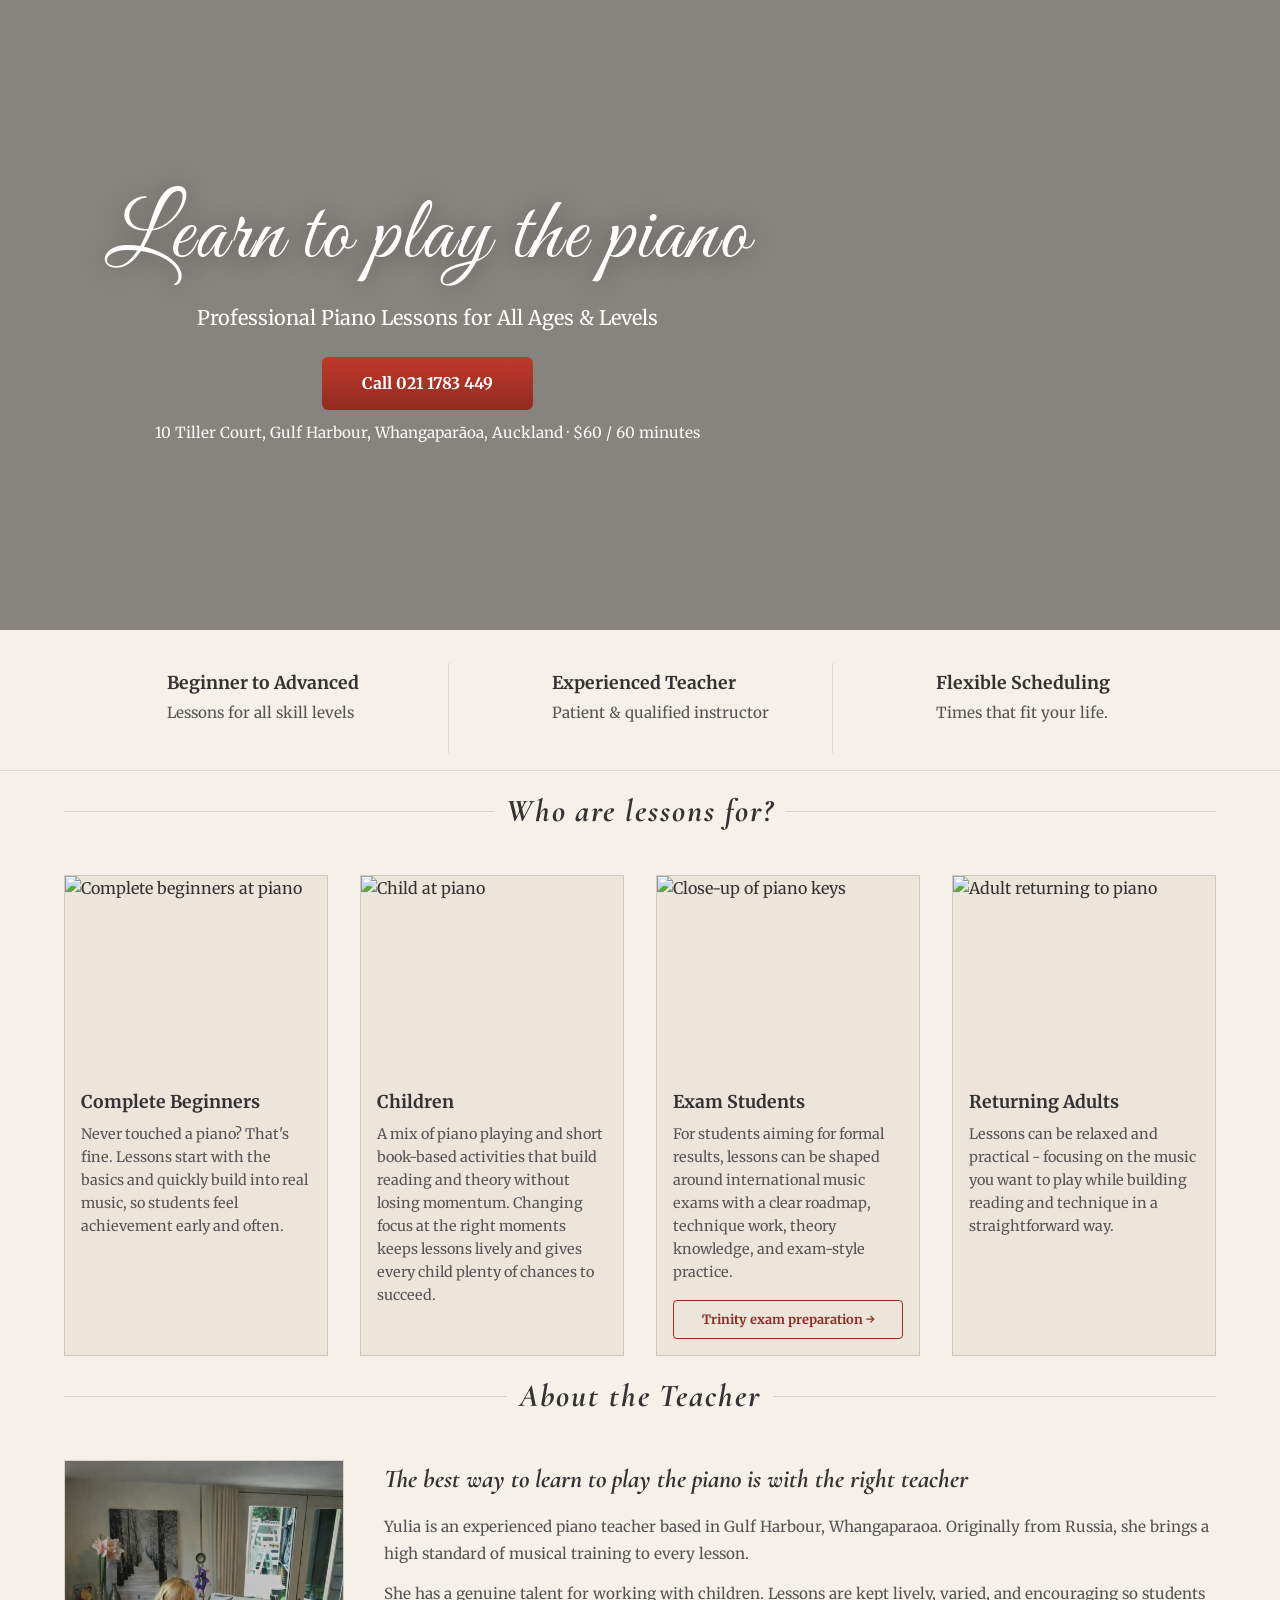
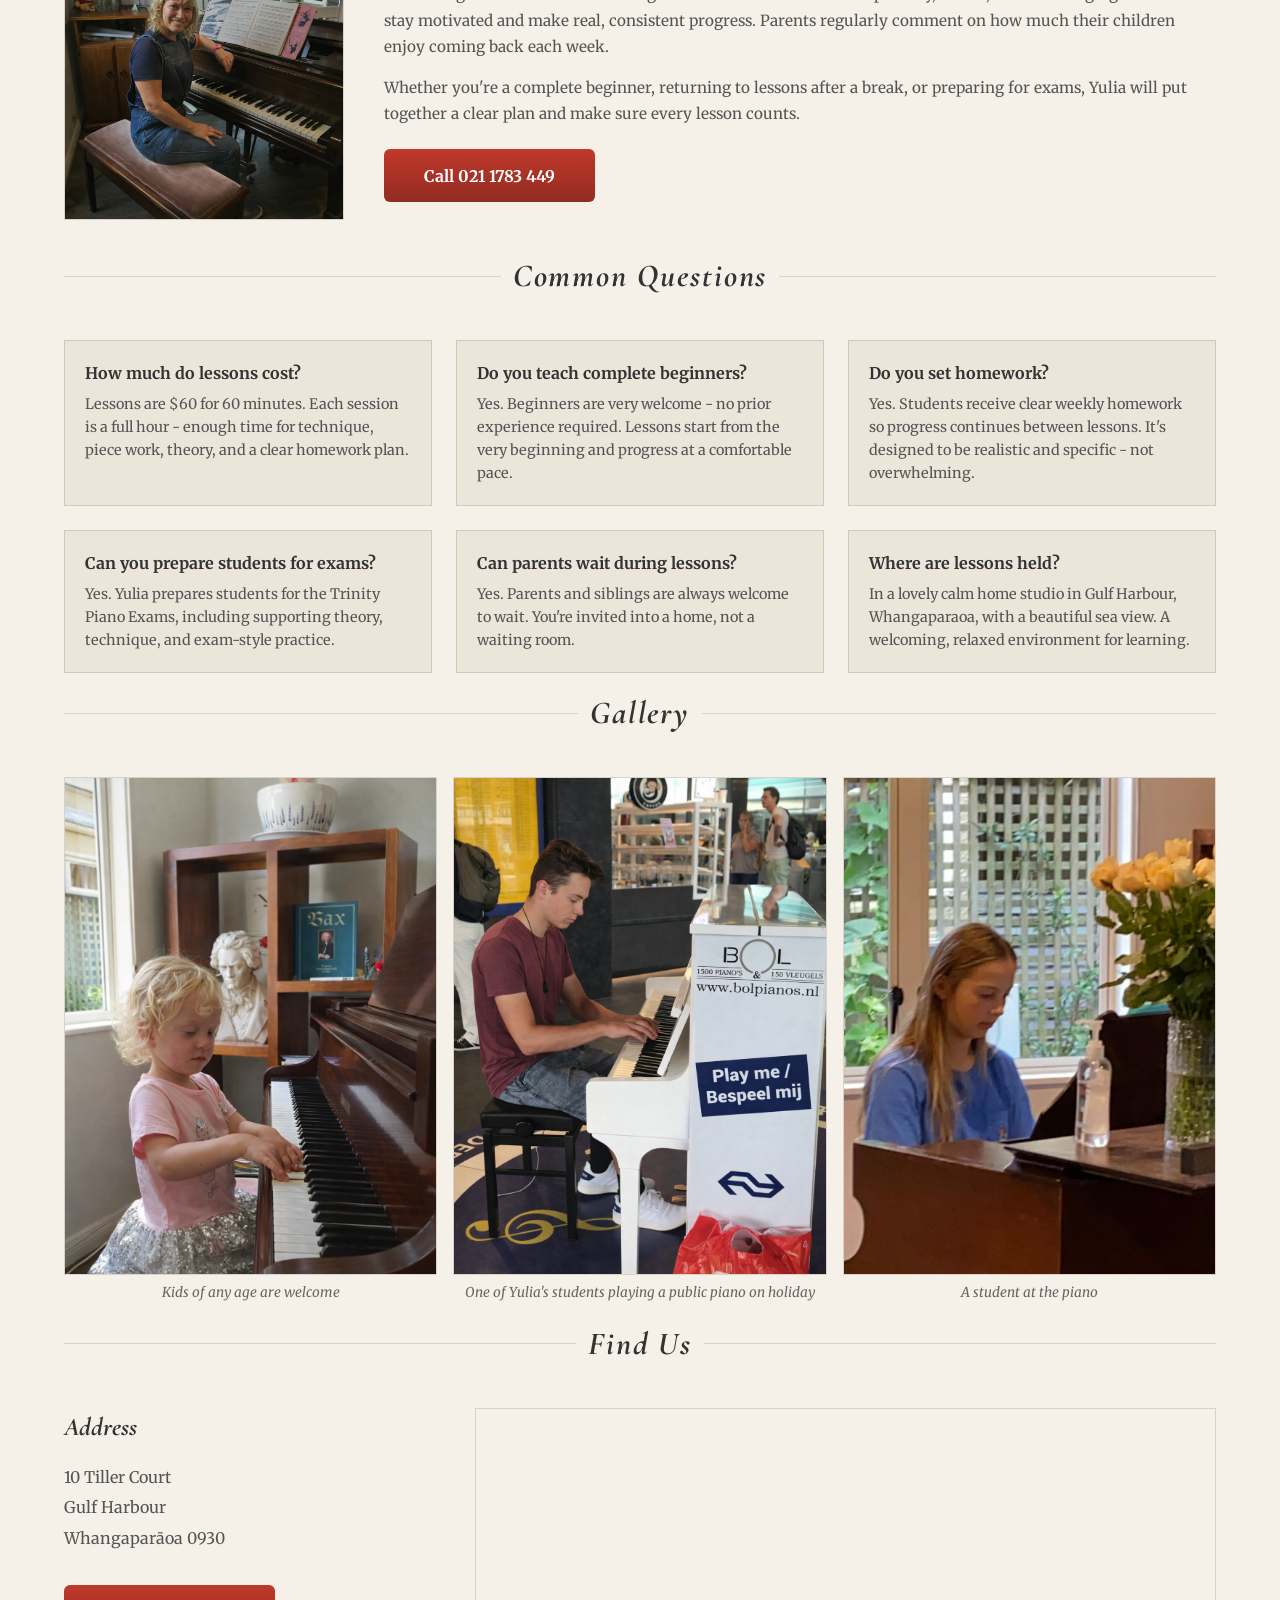
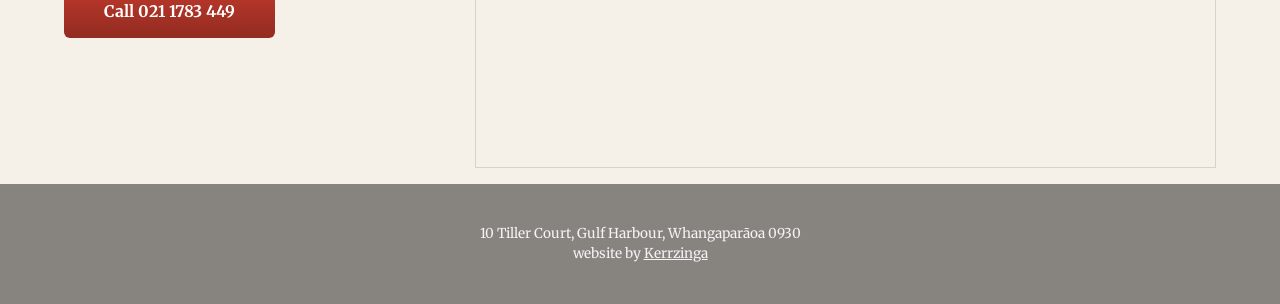
==== index.html @ 9e015459 "Reword about section closing line to be more inclusive Co-Authored-By: Claude Sonnet 4.6 <noreply@an" ====
<!DOCTYPE html>
<html lang="en">
<head>
  <meta charset="UTF-8">
  <meta name="viewport" content="width=device-width, initial-scale=1.0">
  <title>Piano Lessons - Learn to Play the Piano</title>
  <link rel="preconnect" href="https://fonts.googleapis.com">
  <link rel="preconnect" href="https://fonts.gstatic.com" crossorigin>
  <link href="https://fonts.googleapis.com/css2?family=Cormorant+Garamond:ital,wght@0,300;0,400;1,300;1,400&family=Great+Vibes&family=Merriweather:wght@300;400;700&display=swap" rel="stylesheet">
  <link rel="stylesheet" href="style.css">
</head>
<body>
  <header class="hero">
    <div class="hero-inner">
      <h1>Learn to play the piano</h1>
      <p class="tagline">Professional Piano Lessons for All Ages &amp; Levels</p>
      <a href="tel:0211783449" class="btn btn-primary">Call 021 1783 449</a>
      <p class="cta-note">10 Tiller Court, Gulf Harbour, Whangaparāoa, Auckland · $60 / 60 minutes</p>
    </div>
  </header>

  <section class="content-section">
    <div class="features">
      <div class="feature">
        <div class="feature-icon" aria-hidden="true"><span class="icon-sprite icon-piano"></span></div>
        <div class="feature-text">
          <h3>Beginner to Advanced</h3>
          <p>Lessons for all skill levels</p>
        </div>
      </div>
      <div class="feature">
        <div class="feature-icon" aria-hidden="true"><span class="icon-sprite icon-teacher"></span></div>
        <div class="feature-text">
          <h3>Experienced Teacher</h3>
          <p>Patient &amp; qualified instructor</p>
        </div>
      </div>
      <div class="feature">
        <div class="feature-icon" aria-hidden="true"><span class="icon-sprite icon-schedule"></span></div>
        <div class="feature-text">
          <h3>Flexible Scheduling</h3>
          <p>Times that fit your life.</p>
        </div>
      </div>
    </div>
  </section>

  <section class="content-section">
    <div class="section-title-wrap"><h2 class="section-title">Who are lessons for?</h2></div>
    <div class="lessons-grid">
      <div class="lesson-card">
        <img src="https://images.unsplash.com/photo-1590088285300-e236300b7f99??w=600" alt="Complete beginners at piano" class="img-crop-top">
        <h3>Complete Beginners</h3>
        <p>Never touched a piano? That's fine. Lessons start with the basics and quickly build into real music, so students feel achievement early and often.</p>
      </div>
      <div class="lesson-card">
        <img src="https://images.unsplash.com/photo-1764766959921-69848ef58b95?w=600" alt="Child at piano">
        <h3>Children</h3>
        <p>A mix of piano playing and short book-based activities that build reading and theory without losing momentum. Changing focus at the right moments keeps lessons lively and gives every child plenty of chances to succeed.</p>
      </div>
      <div class="lesson-card">
        <img src="https://images.unsplash.com/photo-1750630443156-a135b8704059?w=600" alt="Close-up of piano keys">
        <h3>Exam Students</h3>
        <p>For students aiming for formal results, lessons can be shaped around international music exams with a clear roadmap, technique work, theory knowledge, and exam-style practice.</p>
        <a href="trinity-exams.html" class="card-more-link">Trinity exam preparation &rarr;</a>
      </div>
      <div class="lesson-card">
        <img src="https://images.unsplash.com/photo-1574424224212-9c8d1b92c9dd?w=600" alt="Adult returning to piano">
        <h3>Returning Adults</h3>
        <p>Lessons can be relaxed and practical - focusing on the music you want to play while building reading and technique in a straightforward way.</p>
      </div>
    </div>
  </section>

  <!-- ABOUT THE TEACHER -->
  <section class="content-section" id="about">
    <div class="section-title-wrap"><h2 class="section-title">About the Teacher</h2></div>
    <div class="about-layout">
      <div class="about-portrait">
        <img src="images/Yulia.png" alt="Yulia - Piano Teacher">
      </div>
      <div class="about-text">
        <h3 class="about-heading">The best way to learn to play the piano is with the right teacher</h3>
        <p>Yulia is an experienced piano teacher based in Gulf Harbour, Whangaparaoa. Originally from Russia, she brings a high standard of musical training to every lesson.</p>
        <p>She has a genuine talent for working with children. Lessons are kept lively, varied, and encouraging so students stay motivated and make real, consistent progress. Parents regularly comment on how much their children enjoy coming back each week.</p>
        <p>Whether you're a complete beginner, returning to lessons after a break, or preparing for exams, Yulia will put together a clear plan and make sure every lesson counts.</p>
        <a href="tel:0211783449" class="btn btn-call-about">Call 021 1783 449</a>
      </div>
    </div>
  </section>

  <section class="content-section">
    <div class="section-title-wrap"><h2 class="section-title">Common Questions</h2></div>
    <div class="faq-grid">
      <div class="faq-item">
        <h3>How much do lessons cost?</h3>
        <p>Lessons are $60 for 60 minutes. Each session is a full hour - enough time for technique, piece work, theory, and a clear homework plan.</p>
      </div>
      <div class="faq-item">
        <h3>Do you teach complete beginners?</h3>
        <p>Yes. Beginners are very welcome - no prior experience required. Lessons start from the very beginning and progress at a comfortable pace.</p>
      </div>
      <div class="faq-item">
        <h3>Do you set homework?</h3>
        <p>Yes. Students receive clear weekly homework so progress continues between lessons. It's designed to be realistic and specific - not overwhelming.</p>
      </div>
      <div class="faq-item">
        <h3>Can you prepare students for exams?</h3>
        <p>Yes. Yulia prepares students for the Trinity Piano Exams, including supporting theory, technique, and exam-style practice.</p>
      </div>
      <div class="faq-item">
        <h3>Can parents wait during lessons?</h3>
        <p>Yes. Parents and siblings are always welcome to wait. You're invited into a home, not a waiting room.</p>
      </div>
      <div class="faq-item">
        <h3>Where are lessons held?</h3>
        <p>In a lovely calm home studio in Gulf Harbour, Whangaparaoa, with a beautiful sea view. A welcoming, relaxed environment for learning.</p>
      </div>
    </div>
  </section>


  <!-- GALLERY -->
  <section class="content-section" id="gallery">
    <div class="section-title-wrap"><h2 class="section-title">Gallery</h2></div>
    <div class="gallery-grid">
      <div class="gallery-item">
        <img src="images/little-girl-on-piano.png" alt="Little girl learning piano">
        <p class="gallery-caption">Kids of any age are welcome</p>
      </div>
      <div class="gallery-item">
        <img src="images/play-piano-in-public.png" alt="Playing piano in public">
        <p class="gallery-caption">One of Yulia's students playing a public piano on holiday</p>
      </div>
      <div class="gallery-item">
        <img src="images/playing-piano.png" alt="Playing the piano">
        <p class="gallery-caption">A student at the piano</p>
      </div>
    </div>
  </section>

  <!-- LOCATION -->
  <section class="content-section" id="location">
    <div class="section-title-wrap"><h2 class="section-title">Find Us</h2></div>
    <div class="location-layout">
      <div class="location-details">
        <h3 class="about-heading">Address</h3>
        <address class="location-address">
          10 Tiller Court<br>
          Gulf Harbour<br>
          Whangaparāoa 0930
        </address>
        <a href="tel:0211783449" class="btn btn-call-about">Call 021 1783 449</a>
      </div>
      <div class="location-map">
        <iframe
          src="https://www.google.com/maps?q=10+Tiller+Court,+Gulf+Harbour,+Whangaparaoa+0930,+New+Zealand&output=embed"
          width="100%"
          height="360"
          allowfullscreen=""
          loading="lazy"
          referrerpolicy="no-referrer-when-downgrade"
          title="Piano lessons location - 10 Tiller Court, Gulf Harbour">
        </iframe>
      </div>
    </div>
  </section>

  <footer>
    <div class="footer-bottom">
      <p class="footer-copy">10 Tiller Court, Gulf Harbour, Whangaparāoa 0930</p>
      <p class="footer-copy">website by <a href="https://kerrzinga.nz" class="footer-link">Kerrzinga</a></p>
  </div>
  </footer>
</body>
</html>
---- style.css ----
* {
  margin: 0;
  padding: 0;
  box-sizing: border-box;
}
body {
  font-family: 'Merriweather', serif;
  color: #333;
  line-height: 1.5;
  background: #f5f0e8;
  overflow-x: hidden;
}

/* Hero */
.hero {
  position: relative;
  min-height: 70vh;
  display: flex;
  flex-direction: column;
  align-items: center;
  justify-content: center;
  text-align: center;
  background: linear-gradient(rgba(0,0,0,.45), rgba(0,0,0,.45)),
    url('images/main.png') center center/cover no-repeat;
  padding: 2rem 1rem;
  margin-bottom: 2rem;
}
.hero h1 {
  font-family: 'Great Vibes', cursive;
  font-size: clamp(3rem, 9vw, 5.5rem);
  font-weight: 400;
  color: #fff;
  margin-bottom: 0.75rem;
  letter-spacing: 0.02em;
  text-shadow: 0 2px 24px rgba(0,0,0,0.35);
  line-height: 1.2;
}
.hero .tagline {
  color: #fff;
  font-size: clamp(1rem, 2vw, 1.25rem);
  margin-bottom: 1.5rem;
}
.btn {
  display: inline-block;
  padding: 0.9rem 2.5rem;
  font-family: inherit;
  font-size: 1rem;
  font-weight: 700;
  text-decoration: none;
  border: none;
  border-radius: 6px;
  cursor: pointer;
  transition: opacity 0.2s;
}
.btn:hover { opacity: 0.9; }
.btn-primary {
  background: linear-gradient(to bottom, #c0392b, #922b21);
  color: #fff;
  margin-bottom: 0.75rem;
}
.hero .cta-note {
  color: rgba(255,255,255,0.95);
  font-size: 0.95rem;
}
.hero-inner {
  width: 100%;
  text-align: center;
}
@media (min-width: 650px) {
  .hero-inner {
    width: 66%;
    margin-left: 0;
    margin-right: auto;
  }
}

/* Sections common */
section {
  padding: 0 1.5rem 1rem 1.5rem;
  max-width: 1200px;
  margin: 0 auto;
}
.section-title-wrap {
  position: relative;
  text-align: center;
  margin-bottom: 2.5rem;
}
.section-title-wrap::before {
  content: '';
  position: absolute;
  left: 0;
  right: 0;
  top: 50%;
  margin-top: -0.5px;
  height: 1px;
  background: rgba(0, 0, 0, 0.12);
}
.section-title {
  font-family: 'Cormorant Garamond', serif;
  display: inline-block;
  font-size: 2rem;
  font-weight: bold;
  font-style: italic;
  color: #333;
  letter-spacing: 0.06em;
  background: #f5f0e8;
  padding: 0 0.75rem;
  position: relative;
  z-index: 1;
}

/* Features 3-col */
.features {
  display: grid;
  grid-template-columns: repeat(3, 1fr);
  padding-bottom: 1rem;
  position: relative;
}
.features::after {
  content: '';
  position: absolute;
  bottom: 0;
  left: 50%;
  transform: translateX(-50%);
  width: 100vw;
  height: 1px;
  background: rgba(0, 0, 0, 0.1);
}
.content-section {
  position: relative;
}
@media (max-width: 649px) {
  .features { grid-template-columns: 1fr; justify-items: center; }
}
@media (min-width: 650px) {
  .feature { padding: 0 0.75rem; }
  .feature + .feature {
    border-left: 1px solid rgba(0, 0, 0, 0.1);
  }
}
.feature {
  display: flex;
  flex-direction: column;
  align-items: center;
  text-align: center;
  transition: background 0.2s;
  border-radius: 4px;
  padding-top: 0.5rem;
  padding-bottom: 0.5rem;
}
@media (min-width: 1024px) {
  .feature {
    flex-direction: row;
    align-items: flex-start;
    text-align: left;
    gap: 1rem;
  }
}
.feature:hover {
  background: rgba(0, 0, 0, 0.04);
}
.feature:hover .icon-sprite {
  transform: translateY(-3px);
}
.feature-icon {
  line-height: 1;
  flex-shrink: 0;
}

/* Sprite icons */
.icon-sprite {
  display: inline-block;
  width: 75px;
  height: 75px;
  background-image: url('images/icons.png');
  background-repeat: no-repeat;
  background-position: 0 0;
  background-size: cover;
  transition: transform 0.25s ease;
}
.icon-sprite-sm {
  display: inline-block;
  width: 28px;
  height: 28px;
  background-image: url('images/icons.png');
  background-repeat: no-repeat;
  background-position: 0 0;
}
/* Set background-position for each icon to match the sprite sheet */
.icon-piano    { background-position: -2px -5px; }
.icon-teacher  { background-position: -219px -8px; }
.icon-schedule { background-position: -435px -8px; }
.feature-text h3 {
  font-size: 1.1rem;
  font-weight: 700;
  color: #333;
  margin-bottom: 0.35rem;
}
.feature-text p {
  font-size: 0.95rem;
  color: #555;
  margin: 0;
}

/* Our Lessons */
.lessons-grid {
  display: grid;
  grid-template-columns: 1fr;
  gap: 2rem;
}
@media (min-width: 650px) {
  .lessons-grid { grid-template-columns: repeat(2, 1fr); }
}
@media (min-width: 1024px) {
  .lessons-grid { grid-template-columns: repeat(4, 1fr); }
}
.lesson-card {
  background: #ece6da;
  border: 1px solid rgba(0, 0, 0, 0.12);
  overflow: hidden;
  text-align: left;
  max-width: 350px;
  margin: 0 auto;
  transition: transform 0.25s ease, box-shadow 0.25s ease;
  display: flex;
  flex-direction: column;
}
.lesson-card:hover {
  transform: translateY(-4px);
  box-shadow: 0 8px 24px rgba(0, 0, 0, 0.1);
}
.lesson-card img {
  width: 100%;
  aspect-ratio: 4/3;
  object-fit: cover;
  display: block;
}
.img-crop-top { object-position: top; }
.lesson-card h3 {
  font-size: 1.1rem;
  font-weight: 700;
  color: #333;
  padding: 1rem 1rem 0.5rem;
}
.lesson-card p {
  font-size: 0.9rem;
  color: #555;
  line-height: 1.6;
  padding: 0 1rem 1rem;
  margin: 0;
  flex: 1;
}
.btn-outline-red {
  background: #a52a2a;
  color: #fff;
  font-size: 0.85rem;
  padding: 0.6rem 1.25rem;
}

.btn-call-about {
  display: inline-block;
  margin-top: 0.5rem;
  padding: 0.9rem 2.5rem;
  background: linear-gradient(to bottom, #c0392b, #922b21);
  color: #fff;
  font-family: inherit;
  font-size: 1rem;
  font-weight: 700;
  text-decoration: none;
  border-radius: 6px;
  transition: opacity 0.2s;
}
.btn-call-about:hover { opacity: 0.9; }


/* FAQ */
.faq-grid {
  display: grid;
  grid-template-columns: 1fr;
  gap: 1.5rem;
}
@media (min-width: 650px) {
  .faq-grid { grid-template-columns: repeat(2, 1fr); }
}
@media (min-width: 1024px) {
  .faq-grid { grid-template-columns: repeat(3, 1fr); }
}
.faq-item {
  background: #ece6da;
  border: 1px solid rgba(0, 0, 0, 0.12);
  padding: 1.25rem;
  transition: transform 0.25s ease, box-shadow 0.25s ease;
}
.faq-item:hover {
  transform: translateY(-4px);
  box-shadow: 0 8px 24px rgba(0, 0, 0, 0.1);
}
.faq-item h3 {
  font-size: 1rem;
  font-weight: 700;
  color: #333;
  margin-bottom: 0.5rem;
}
.faq-item p {
  font-size: 0.9rem;
  color: #555;
  line-height: 1.6;
  margin: 0;
}

/* Trinity page */
.trinity-layout {
  margin-bottom: 1rem;
}
.trinity-layout::after {
  content: '';
  display: table;
  clear: both;
}
.trinity-image {
  float: left;
  width: 350px;
  max-width: 45%;
  margin: 0 2.5rem 1rem 0;
}
.trinity-image img {
  display: block;
  width: 100%;
  aspect-ratio: 3/4;
  object-fit: cover;
  border: 1px solid rgba(0, 0, 0, 0.12);
}
@media (max-width: 649px) {
  .trinity-image {
    float: none;
    width: 100%;
    max-width: 350px;
    margin: 0 auto 1.5rem;
  }
}
.trinity-text p {
  font-size: 0.95rem;
  color: #555;
  line-height: 1.75;
  margin-bottom: 1rem;
}
.trinity-why {
  max-width: 720px;
  margin: 0 auto;
  text-align: center;
}
.trinity-why p {
  font-size: 1rem;
  color: #555;
  line-height: 1.75;
  margin-bottom: 1.75rem;
}
.trinity-back {
  max-width: 1200px;
  margin: 0 auto;
  padding: 0 1.5rem 2.5rem;
}
.back-link {
  font-size: 0.9rem;
  color: #922b21;
  text-decoration: none;
  font-weight: 700;
}
.back-link:hover { text-decoration: underline; }
.card-more-link {
  display: block;
  margin: 0 1rem 1rem;
  padding: 0.55rem 1rem;
  font-size: 0.8rem;
  font-weight: 700;
  color: #922b21;
  text-decoration: none;
  border: 1.5px solid #922b21;
  border-radius: 4px;
  text-align: center;
  transition: background 0.2s, color 0.2s;
}
.card-more-link:hover {
  background: #922b21;
  color: #fff;
}

/* Gallery */
.gallery-grid {
  display: grid;
  grid-template-columns: repeat(3, 1fr);
  gap: 1rem;
}
@media (max-width: 649px) {
  .gallery-grid { grid-template-columns: 1fr; }
  .gallery-item img {
    max-width: 350px;
    margin: 0 auto;
  }
}
.gallery-item img {
  display: block;
  width: 100%;
  aspect-ratio: 3/4;
  object-fit: cover;
  border: 1px solid rgba(0, 0, 0, 0.12);
  transition: transform 0.25s ease, box-shadow 0.25s ease;
}
.gallery-item img:hover {
  transform: translateY(-4px);
  box-shadow: 0 8px 24px rgba(0, 0, 0, 0.1);
}
.gallery-caption {
  font-size: 0.85rem;
  color: #666;
  font-style: italic;
  text-align: center;
  margin-top: 0.5rem;
}

/* Location */
.location-layout {
  display: grid;
  grid-template-columns: 1fr 2fr;
  gap: 2.5rem;
  align-items: start;
}
@media (max-width: 649px) {
  .location-layout { grid-template-columns: 1fr; }
}
.location-address {
  font-style: normal;
  font-size: 1rem;
  color: #555;
  line-height: 1.9;
  margin-bottom: 1.5rem;
}
.location-map iframe {
  display: block;
  border: 1px solid rgba(0, 0, 0, 0.12);
  width: 100%;
}

/* About the Teacher */
.about-layout {
  display: grid;
  grid-template-columns: auto 1fr;
  gap: 2.5rem;
  align-items: start;
  margin-bottom: 1rem;
}
@media (max-width: 649px) {
  .about-layout { grid-template-columns: 1fr; }
}
.about-portrait img {
  width: 280px;
  height: 360px;
  object-fit: cover;
  object-position: top;
  border: 1px solid rgba(0, 0, 0, 0.12);
  display: block;
}
@media (max-width: 649px) {
  .about-portrait img {
    width: 100%;
    max-width: 350px;
    height: 280px;
    object-position: center;
    margin: 0 auto;
  }
}
.about-heading {
  font-family: 'Cormorant Garamond', serif;
  font-size: 1.6rem;
  font-weight: bold;
  font-style: italic;
  color: #333;
  margin-bottom: 1rem;
}
.about-text p {
  font-size: 0.95rem;
  color: #555;
  line-height: 1.75;
  margin-bottom: 0.85rem;
}

/* Thank You page */
.thankyou-wrap {
  min-height: 60vh;
  display: flex;
  flex-direction: column;
  align-items: center;
  justify-content: center;
  text-align: center;
  padding: 4rem 1.5rem;
}
.thankyou-wrap h1 {
  font-family: 'Great Vibes', cursive;
  font-size: clamp(3rem, 9vw, 5rem);
  font-weight: 400;
  color: #333;
  margin-bottom: 1rem;
  line-height: 1.2;
}
.thankyou-wrap p {
  font-size: 1.1rem;
  color: #555;
  max-width: 520px;
  margin-bottom: 2rem;
  line-height: 1.7;
}

/* Footer */
footer {
  background: url('images/footerbg.png') center center / cover no-repeat;
  padding: 2.5rem 1.5rem;
  color: #fff;
  position: relative;
}
footer::before {
  content: '';
  position: absolute;
  inset: 0;
  z-index: 0;
  background: rgba(0, 0, 0, 0.45);
  pointer-events: none;
}
.footer-bottom { position: relative; z-index: 1; }
.footer-bottom {
  max-width: 1000px;
  margin: 0 auto;
  text-align: center
;}
.footer-copy {
  font-size: 0.85rem;
  color: rgba(255,255,255,0.9);
  text-align: center;
}
.footer-link {
  color: rgba(255,255,255,0.9);
  text-decoration: underline;
}
.footer-link:hover {
  color: #fff;
}
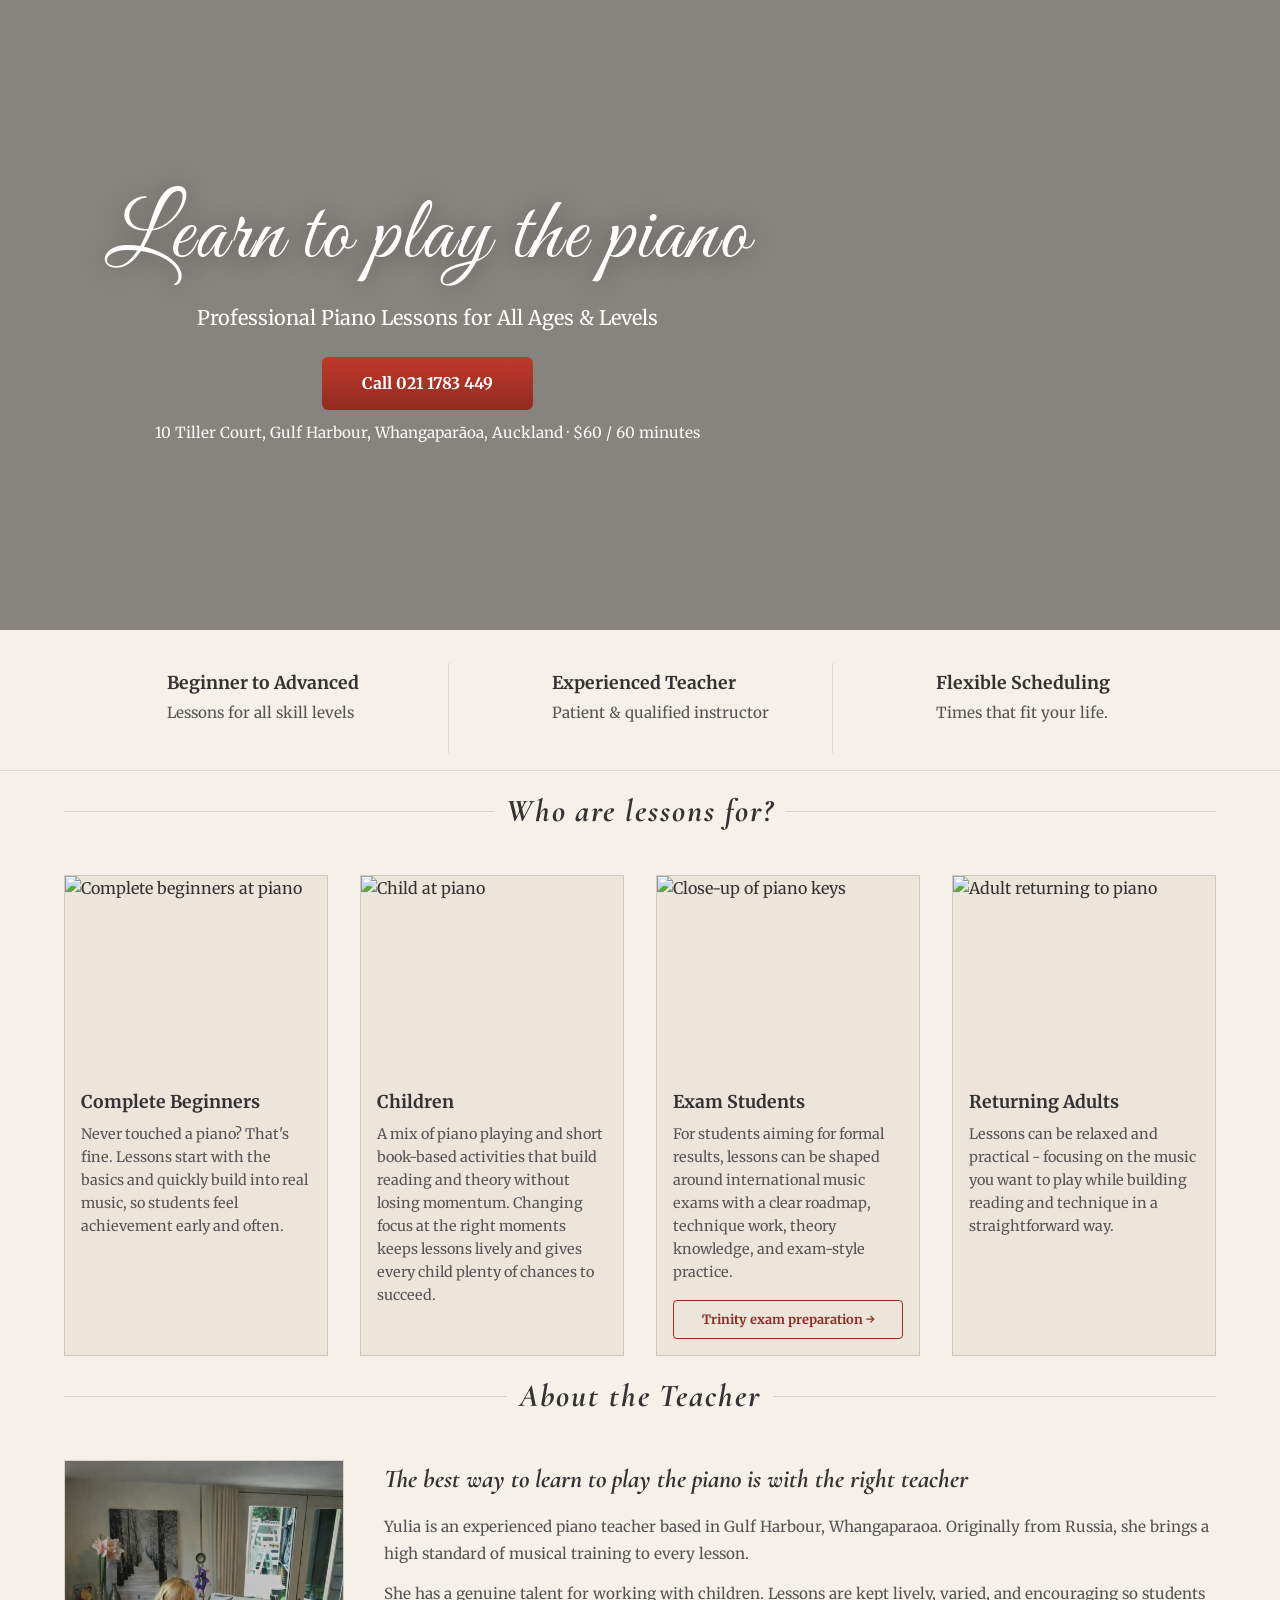
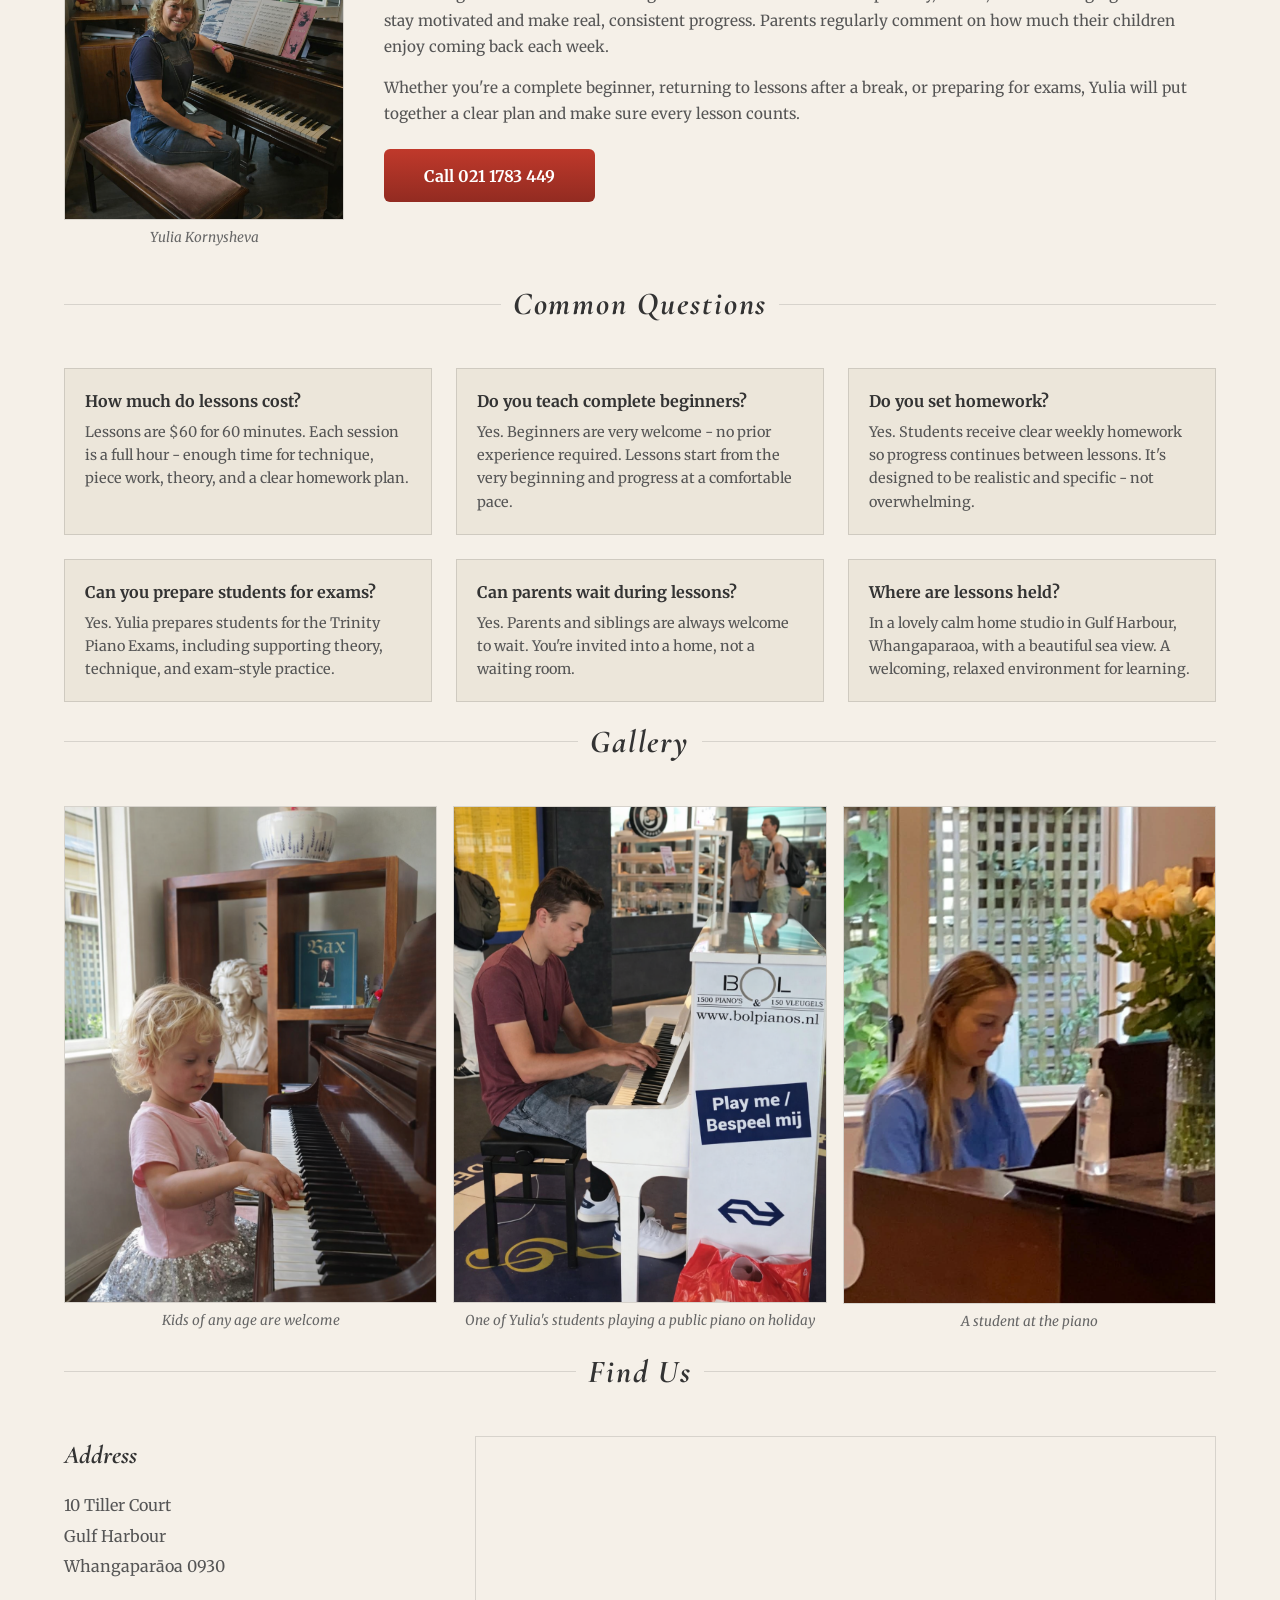
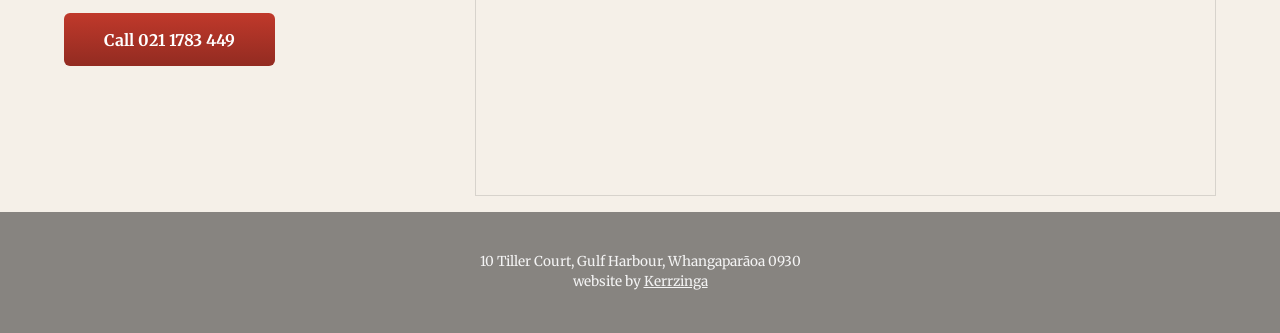
==== commit 7ef5f713: "Add Yulia Kornysheva caption under portrait photo Co-Authored-By: Claude Sonnet 4.6 <noreply@anthrop" ====
--- a/index.html
+++ b/index.html
@@ -78,6 +78,7 @@
     <div class="about-layout">
       <div class="about-portrait">
         <img src="images/Yulia.png" alt="Yulia - Piano Teacher">
+        <p class="portrait-caption">Yulia Kornysheva</p>
       </div>
       <div class="about-text">
         <h3 class="about-heading">The best way to learn to play the piano is with the right teacher</h3>
--- a/style.css
+++ b/style.css
@@ -469,6 +469,13 @@
     margin: 0 auto;
   }
 }
+.portrait-caption {
+  font-size: 0.85rem;
+  color: #666;
+  font-style: italic;
+  text-align: center;
+  margin-top: 0.5rem;
+}
 .about-heading {
   font-family: 'Cormorant Garamond', serif;
   font-size: 1.6rem;
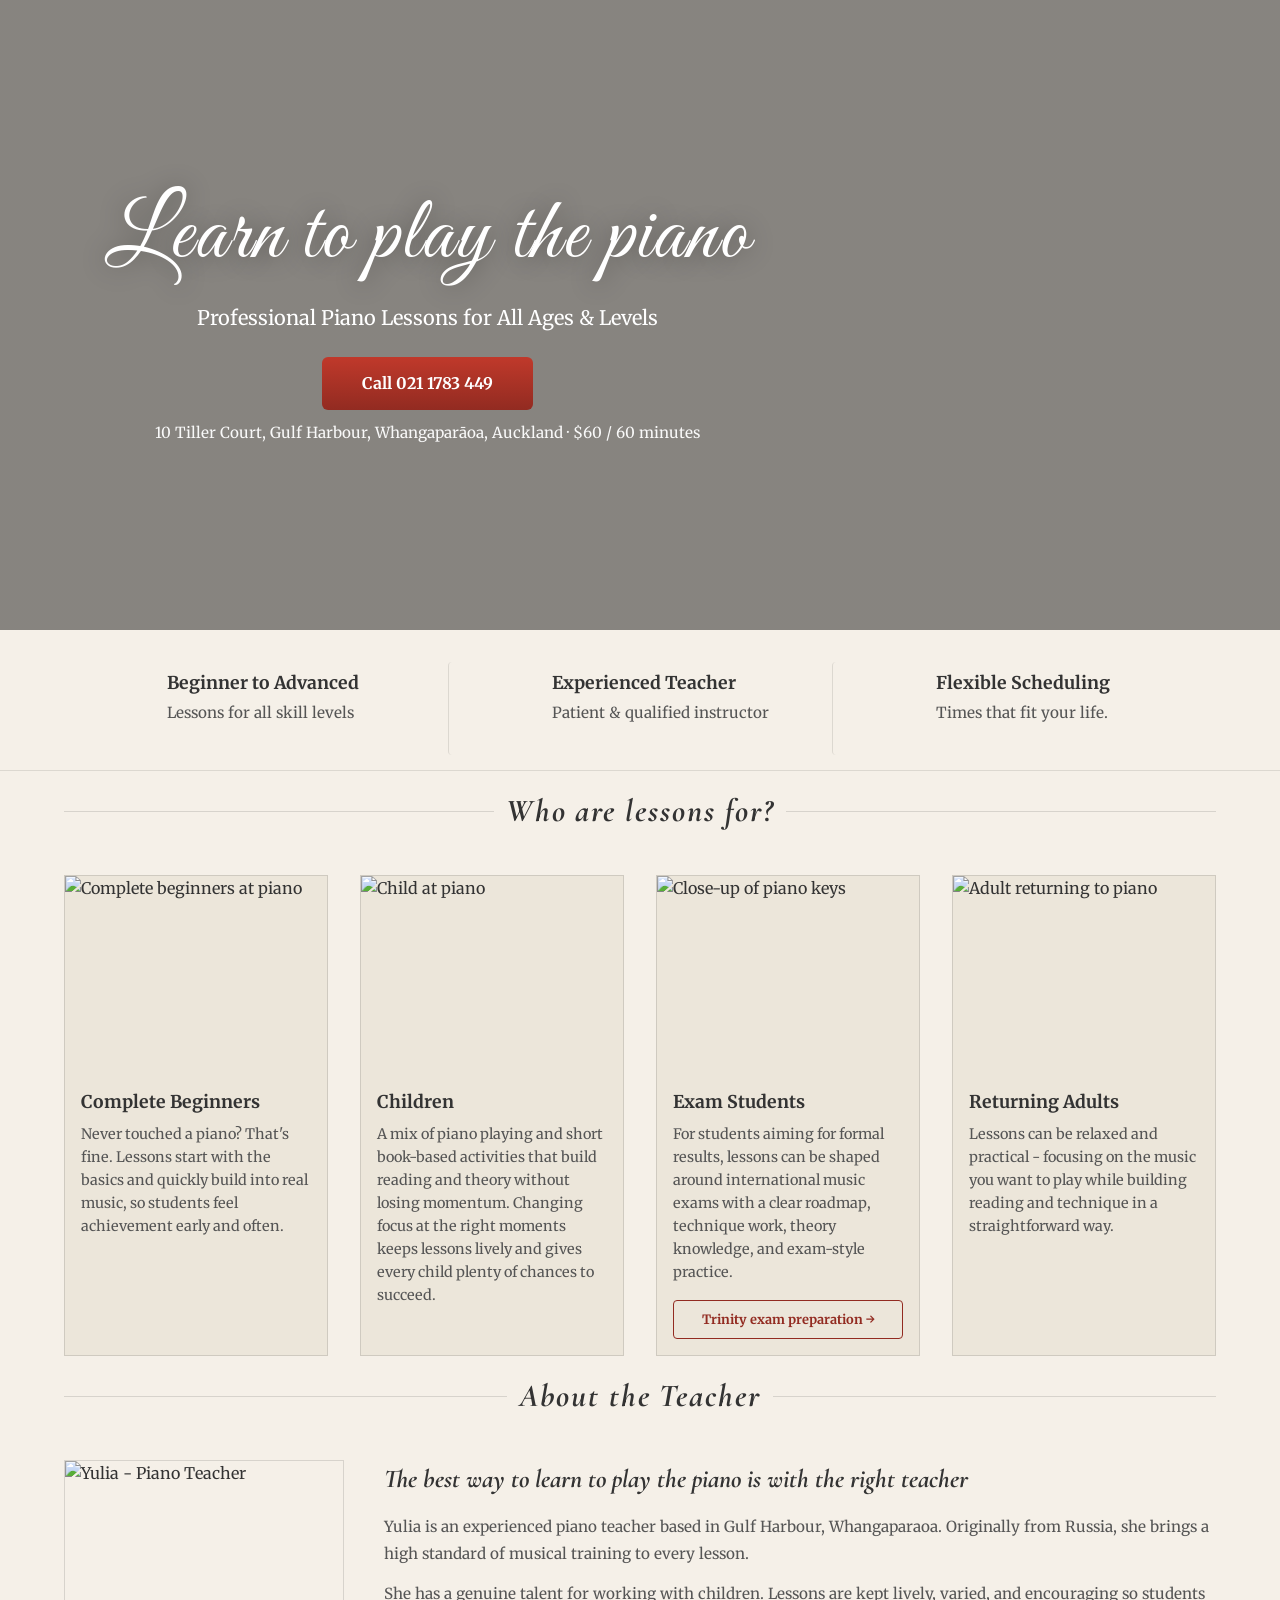
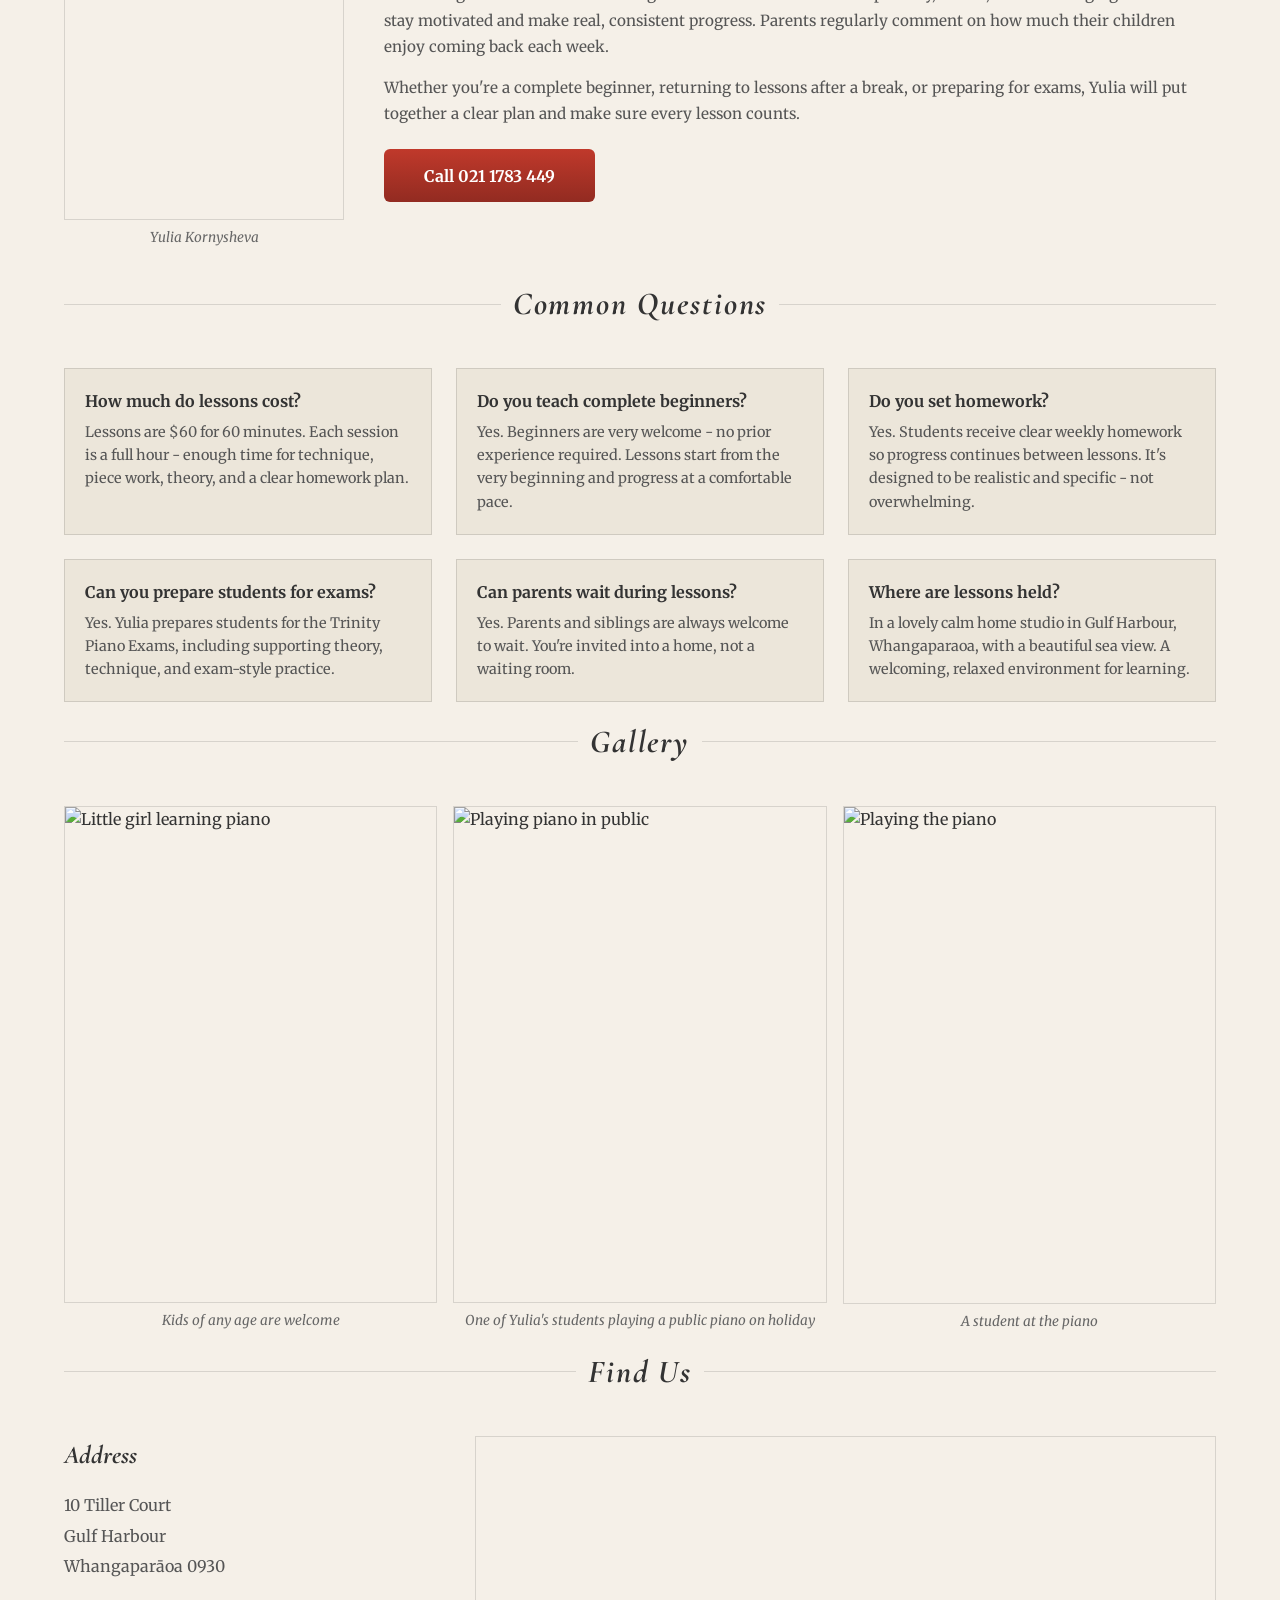
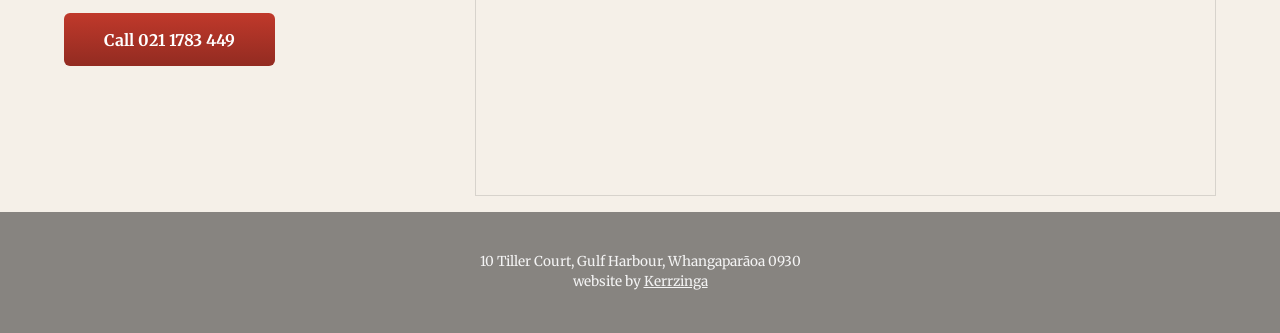
==== commit 32951fb7: "Revert index.html title to original Co-Authored-By: Claude Sonnet 4.6 <noreply@anthropic.com>" ====
--- a/index.html
+++ b/index.html
@@ -4,6 +4,41 @@
   <meta charset="UTF-8">
   <meta name="viewport" content="width=device-width, initial-scale=1.0">
   <title>Piano Lessons - Learn to Play the Piano</title>
+  <meta name="description" content="Piano lessons for all ages and levels in Gulf Harbour, Whangaparaoa. Beginner to advanced, children, adults, and Trinity exam preparation. $60/hour. Call 021 1783 449.">
+  <link rel="canonical" href="https://learnpiano.co.nz/">
+
+  <!-- Local Business Structured Data -->
+  <script type="application/ld+json">
+  {
+    "@context": "https://schema.org",
+    "@type": "MusicSchool",
+    "name": "Learn Piano – Yulia Kornysheva",
+    "description": "Piano lessons for all ages and levels in Gulf Harbour, Whangaparaoa. Beginner to advanced, children, adults, and Trinity exam preparation.",
+    "url": "https://learnpiano.co.nz",
+    "telephone": "+64211783449",
+    "priceRange": "$60/hour",
+    "address": {
+      "@type": "PostalAddress",
+      "streetAddress": "10 Tiller Court",
+      "addressLocality": "Gulf Harbour",
+      "addressRegion": "Whangaparaoa",
+      "postalCode": "0930",
+      "addressCountry": "NZ"
+    },
+    "areaServed": [
+      { "@type": "Place", "name": "Whangaparaoa" },
+      { "@type": "Place", "name": "Gulf Harbour" },
+      { "@type": "Place", "name": "Auckland" }
+    ],
+    "openingHoursSpecification": {
+      "@type": "OpeningHoursSpecification",
+      "dayOfWeek": ["Monday","Tuesday","Wednesday","Thursday","Friday","Saturday"],
+      "opens": "09:00",
+      "closes": "18:00"
+    }
+  }
+  </script>
+
   <link rel="preconnect" href="https://fonts.googleapis.com">
   <link rel="preconnect" href="https://fonts.gstatic.com" crossorigin>
   <link href="https://fonts.googleapis.com/css2?family=Cormorant+Garamond:ital,wght@0,300;0,400;1,300;1,400&family=Great+Vibes&family=Merriweather:wght@300;400;700&display=swap" rel="stylesheet">
@@ -77,7 +112,7 @@
     <div class="section-title-wrap"><h2 class="section-title">About the Teacher</h2></div>
     <div class="about-layout">
       <div class="about-portrait">
-        <img src="images/Yulia.png" alt="Yulia - Piano Teacher">
+        <img src="images/Yulia.jpg" alt="Yulia - Piano Teacher">
         <p class="portrait-caption">Yulia Kornysheva</p>
       </div>
       <div class="about-text">
@@ -126,15 +161,15 @@
     <div class="section-title-wrap"><h2 class="section-title">Gallery</h2></div>
     <div class="gallery-grid">
       <div class="gallery-item">
-        <img src="images/little-girl-on-piano.png" alt="Little girl learning piano">
+        <img src="images/little-girl-on-piano.jpg" alt="Little girl learning piano">
         <p class="gallery-caption">Kids of any age are welcome</p>
       </div>
       <div class="gallery-item">
-        <img src="images/play-piano-in-public.png" alt="Playing piano in public">
+        <img src="images/play-piano-in-public.jpg" alt="Playing piano in public">
         <p class="gallery-caption">One of Yulia's students playing a public piano on holiday</p>
       </div>
       <div class="gallery-item">
-        <img src="images/playing-piano.png" alt="Playing the piano">
+        <img src="images/playing-piano.jpg" alt="Playing the piano">
         <p class="gallery-caption">A student at the piano</p>
       </div>
     </div>
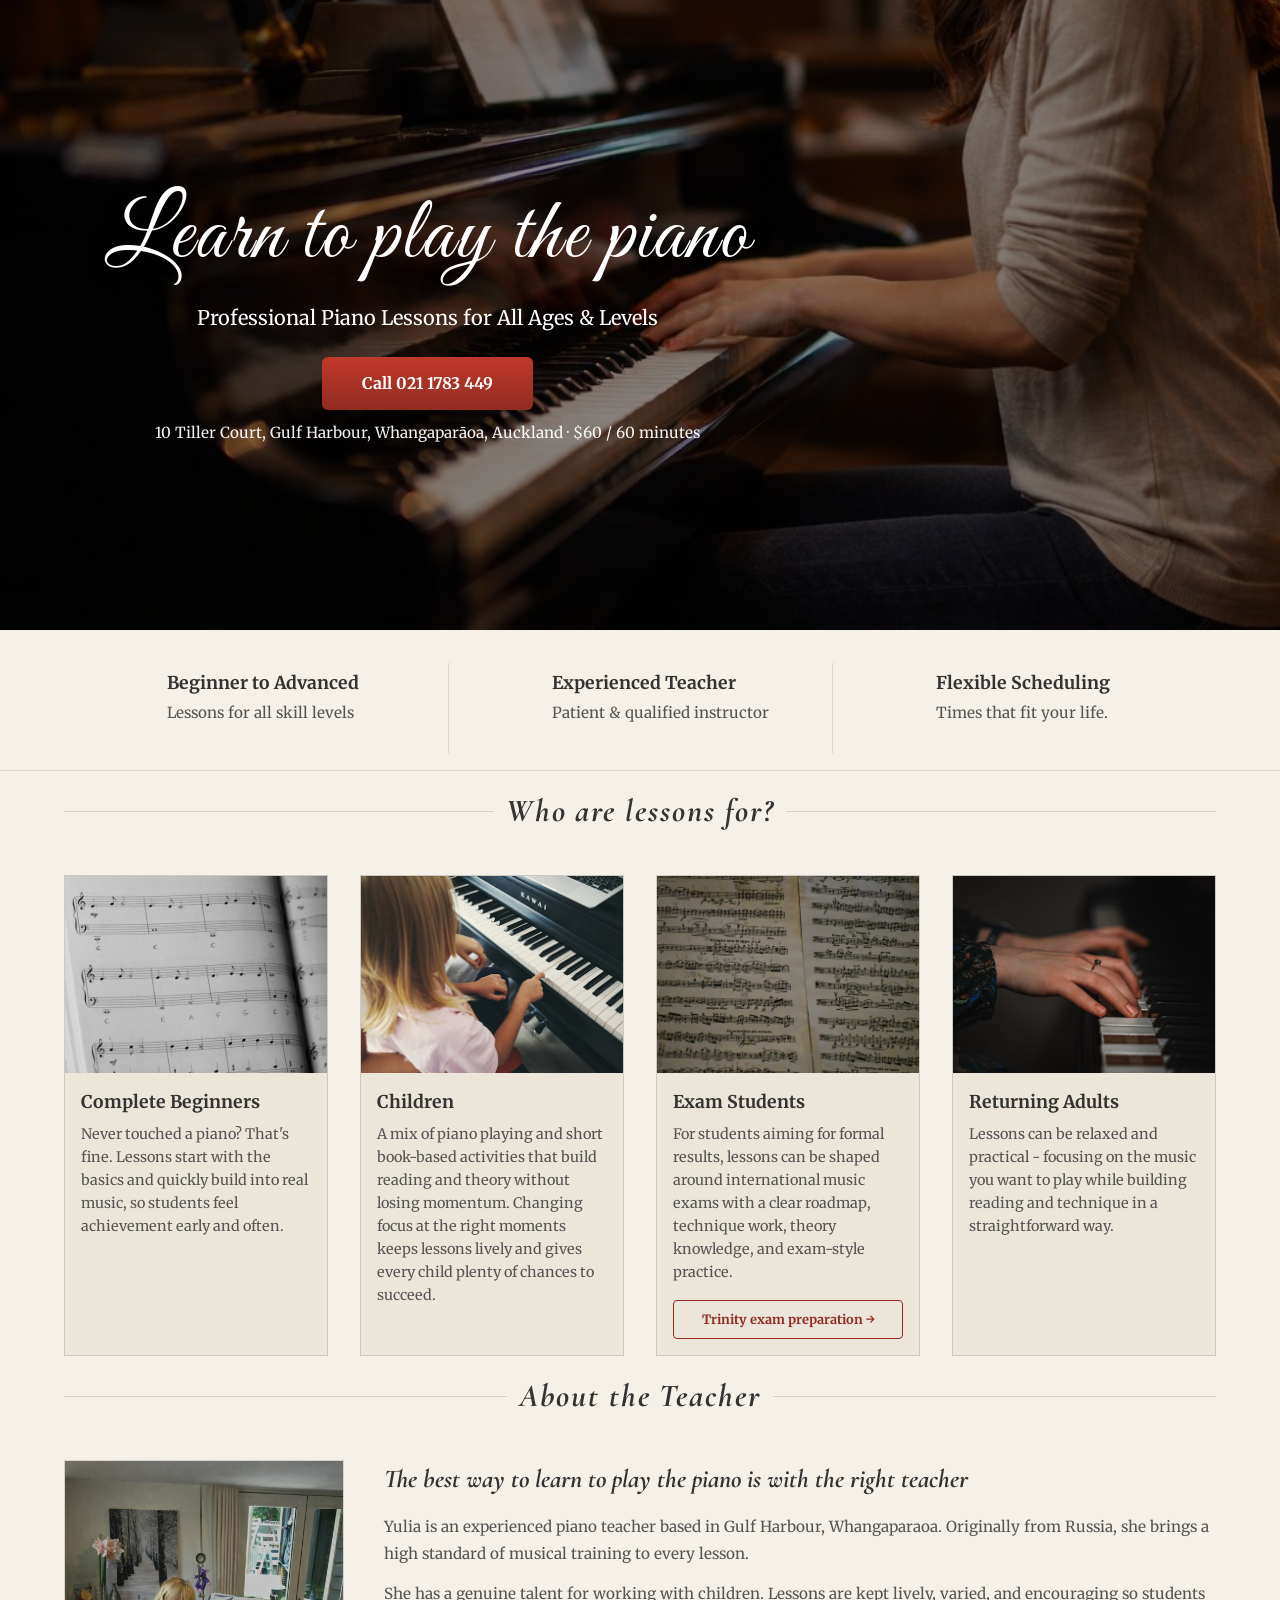
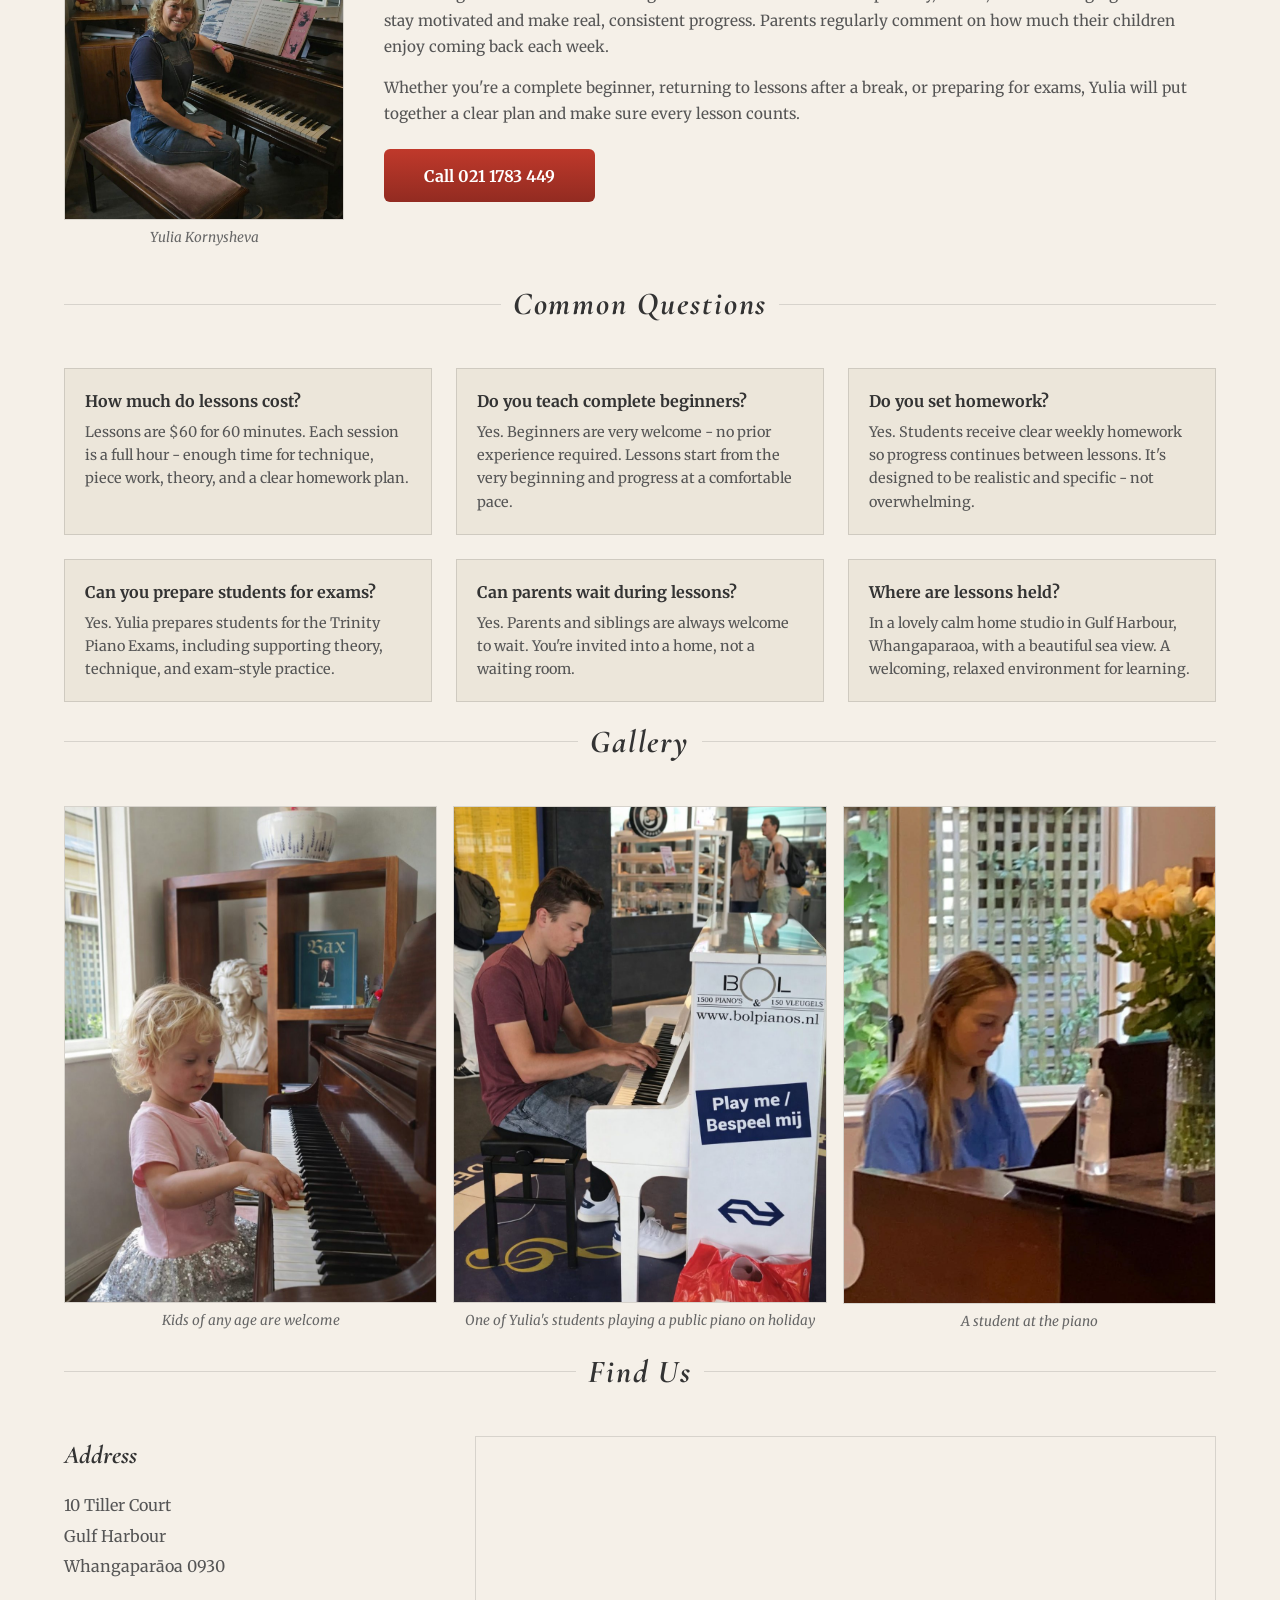
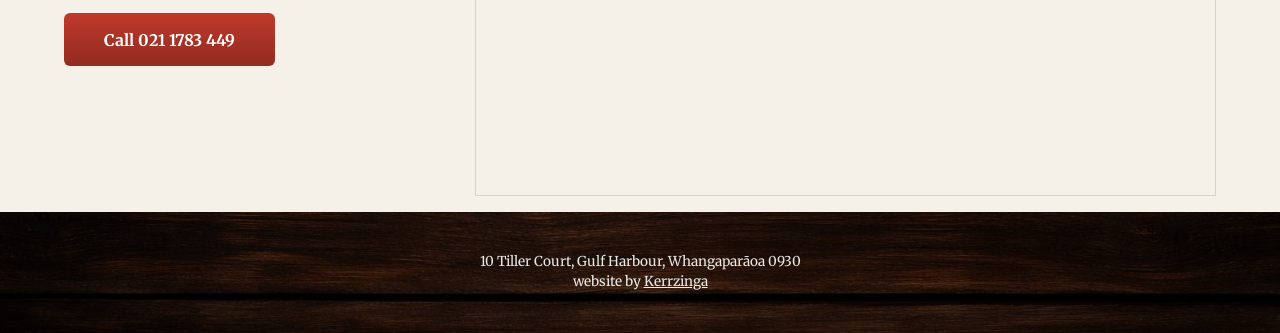
==== commit d841befa: "Switch all images to local JPGs Downloaded Unsplash lesson card images locally, replaced all .png re" ====
--- a/index.html
+++ b/index.html
@@ -84,23 +84,23 @@
     <div class="section-title-wrap"><h2 class="section-title">Who are lessons for?</h2></div>
     <div class="lessons-grid">
       <div class="lesson-card">
-        <img src="https://images.unsplash.com/photo-1590088285300-e236300b7f99??w=600" alt="Complete beginners at piano" class="img-crop-top">
+        <img src="images/complete-beginners.jpg" alt="Complete beginners at piano" class="img-crop-top">
         <h3>Complete Beginners</h3>
         <p>Never touched a piano? That's fine. Lessons start with the basics and quickly build into real music, so students feel achievement early and often.</p>
       </div>
       <div class="lesson-card">
-        <img src="https://images.unsplash.com/photo-1764766959921-69848ef58b95?w=600" alt="Child at piano">
+        <img src="images/children-piano.jpg" alt="Child at piano">
         <h3>Children</h3>
         <p>A mix of piano playing and short book-based activities that build reading and theory without losing momentum. Changing focus at the right moments keeps lessons lively and gives every child plenty of chances to succeed.</p>
       </div>
       <div class="lesson-card">
-        <img src="https://images.unsplash.com/photo-1750630443156-a135b8704059?w=600" alt="Close-up of piano keys">
+        <img src="images/exam-students.jpg" alt="Close-up of piano keys">
         <h3>Exam Students</h3>
         <p>For students aiming for formal results, lessons can be shaped around international music exams with a clear roadmap, technique work, theory knowledge, and exam-style practice.</p>
         <a href="trinity-exams.html" class="card-more-link">Trinity exam preparation &rarr;</a>
       </div>
       <div class="lesson-card">
-        <img src="https://images.unsplash.com/photo-1574424224212-9c8d1b92c9dd?w=600" alt="Adult returning to piano">
+        <img src="images/returning-adults.jpg" alt="Adult returning to piano">
         <h3>Returning Adults</h3>
         <p>Lessons can be relaxed and practical - focusing on the music you want to play while building reading and technique in a straightforward way.</p>
       </div>
--- a/style.css
+++ b/style.css
@@ -21,7 +21,7 @@
   justify-content: center;
   text-align: center;
   background: linear-gradient(rgba(0,0,0,.45), rgba(0,0,0,.45)),
-    url('images/main.png') center center/cover no-repeat;
+    url('images/main.jpg') center center/cover no-repeat;
   padding: 2rem 1rem;
   margin-bottom: 2rem;
 }
@@ -519,7 +519,7 @@
 
 /* Footer */
 footer {
-  background: url('images/footerbg.png') center center / cover no-repeat;
+  background: url('images/footerbg.jpg') center center / cover no-repeat;
   padding: 2.5rem 1.5rem;
   color: #fff;
   position: relative;
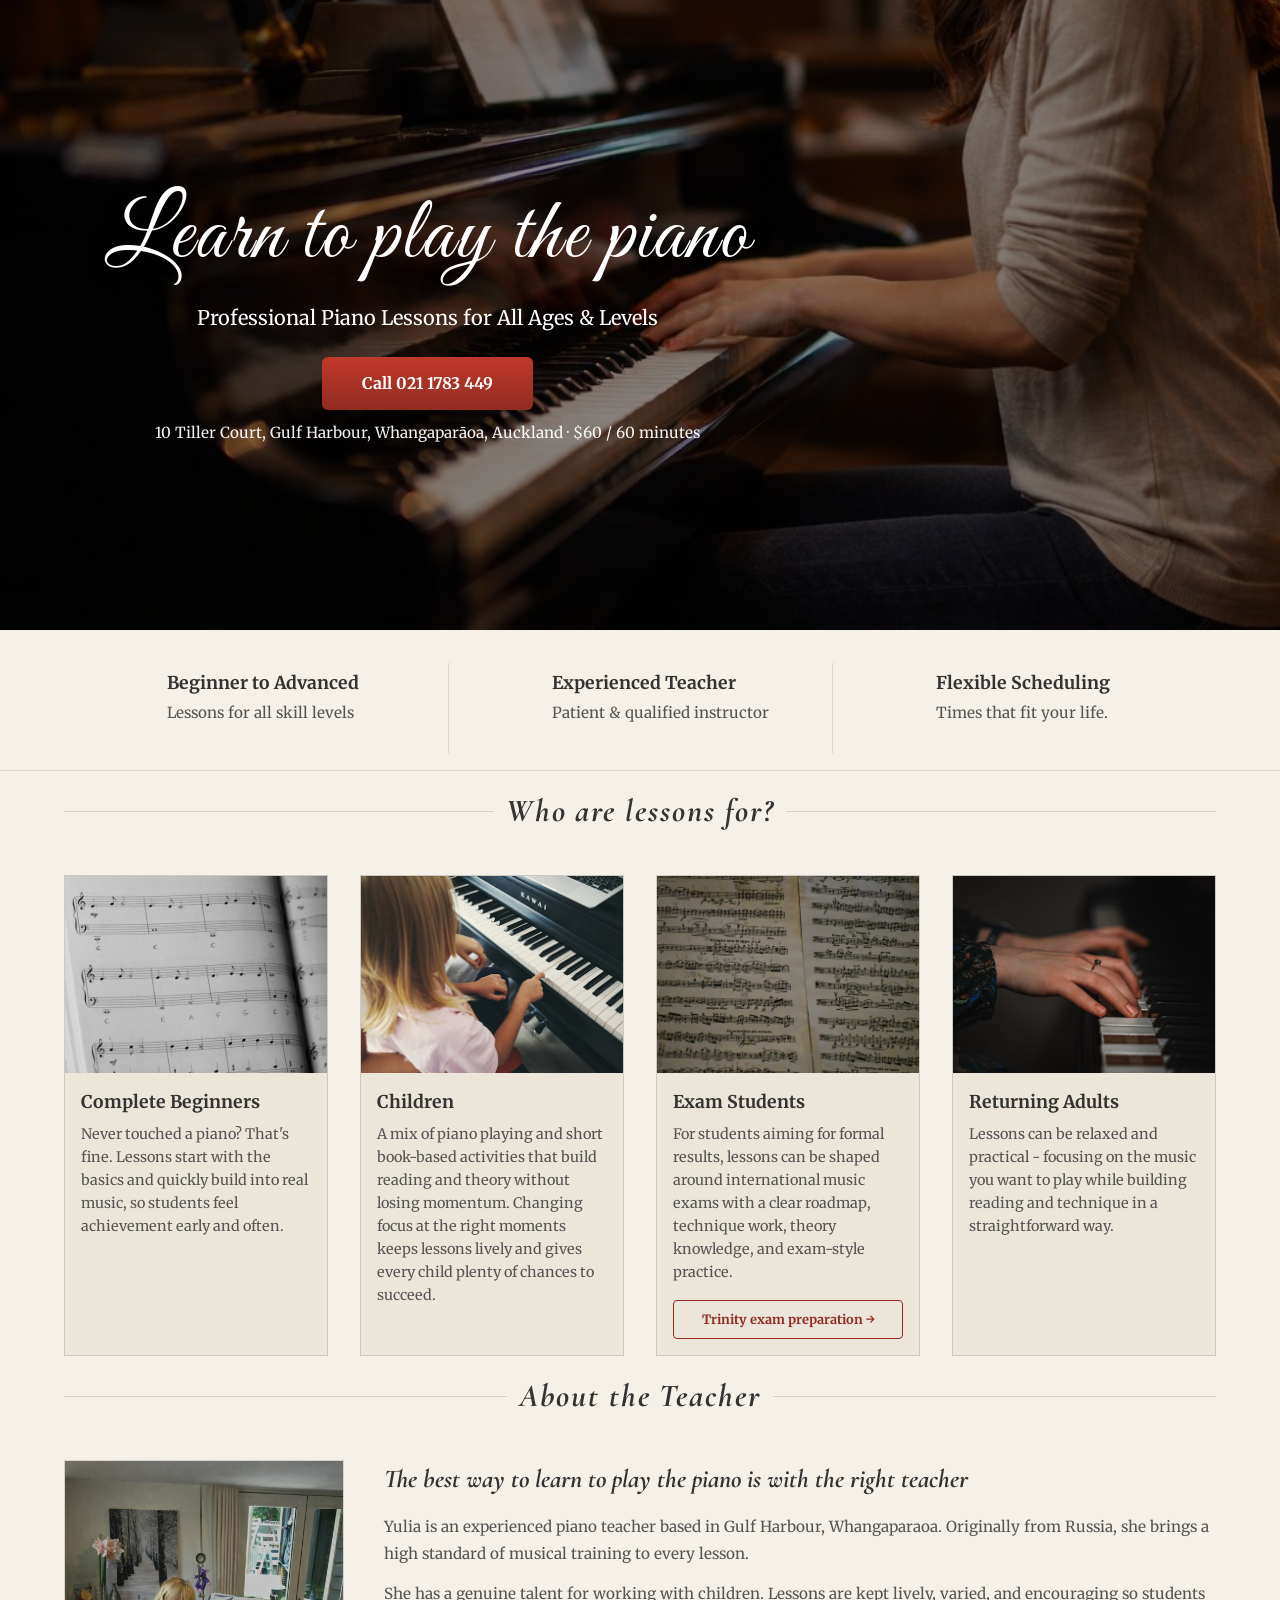
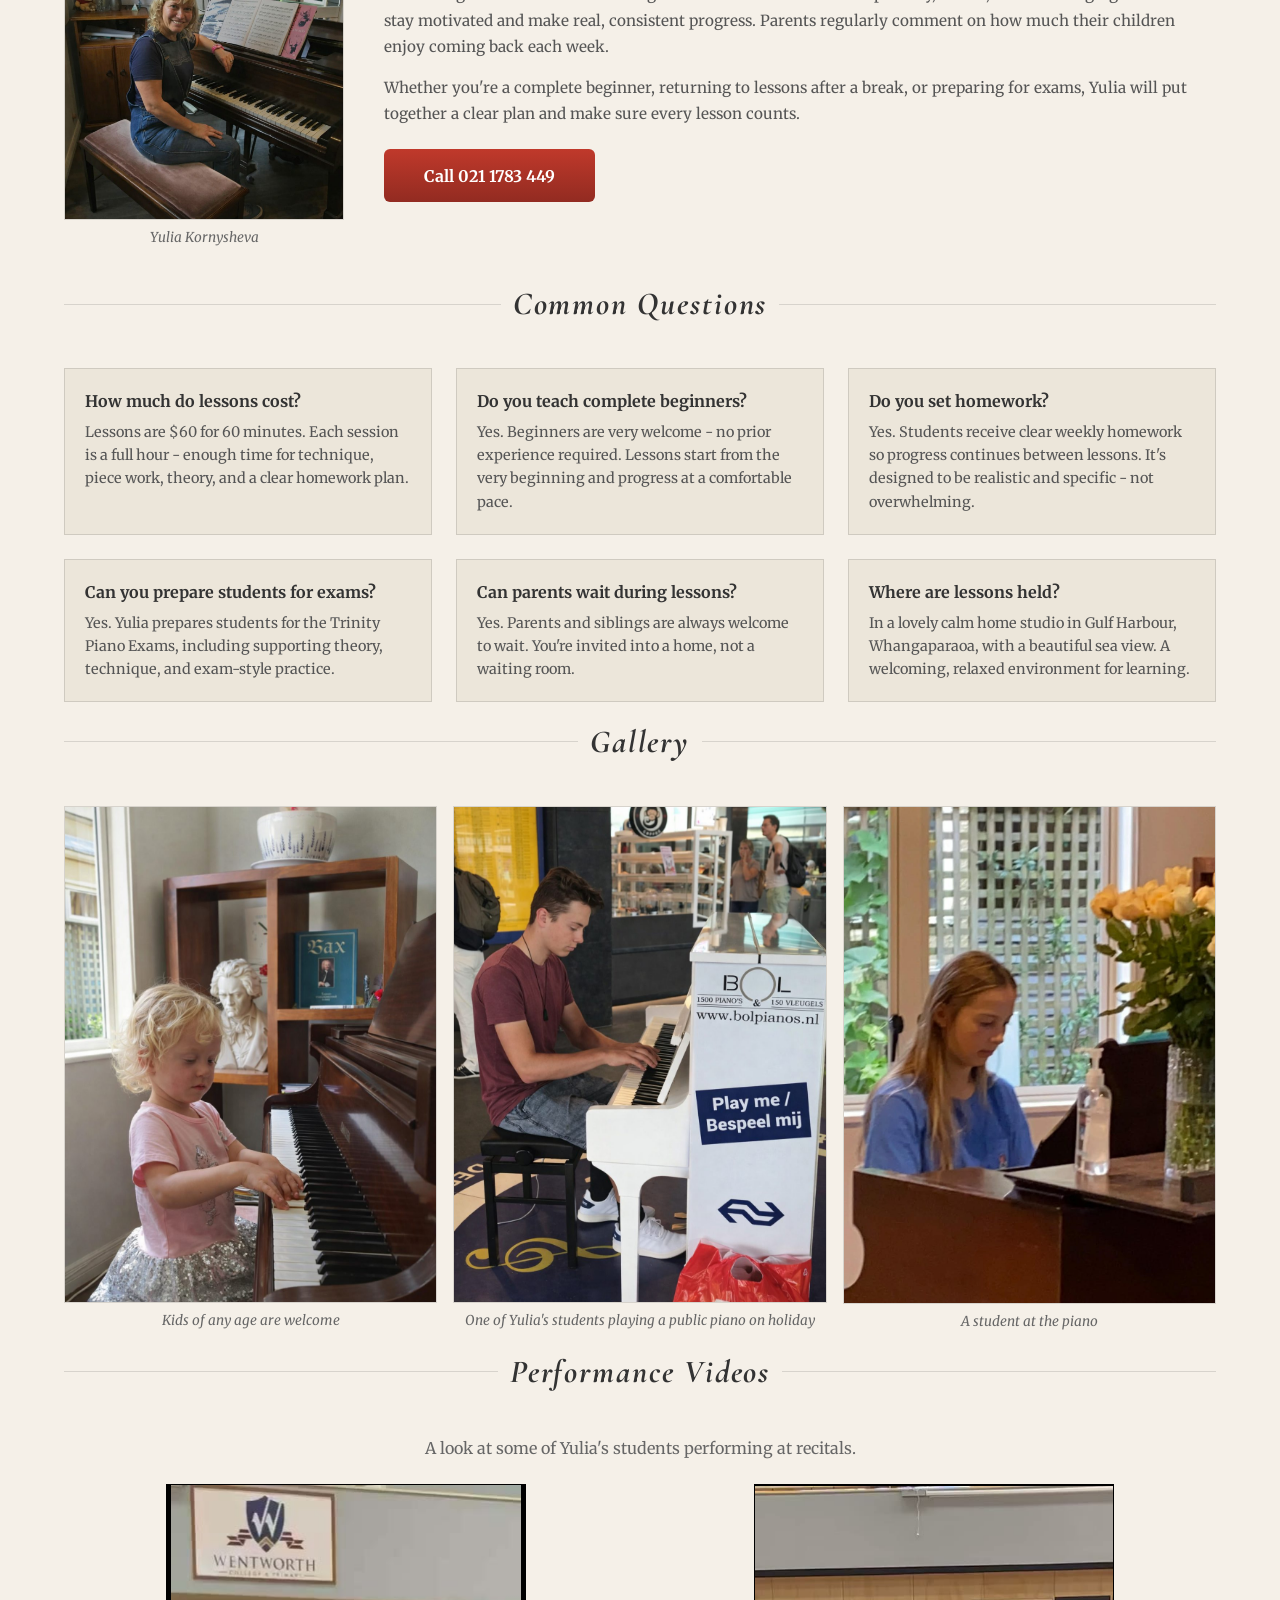
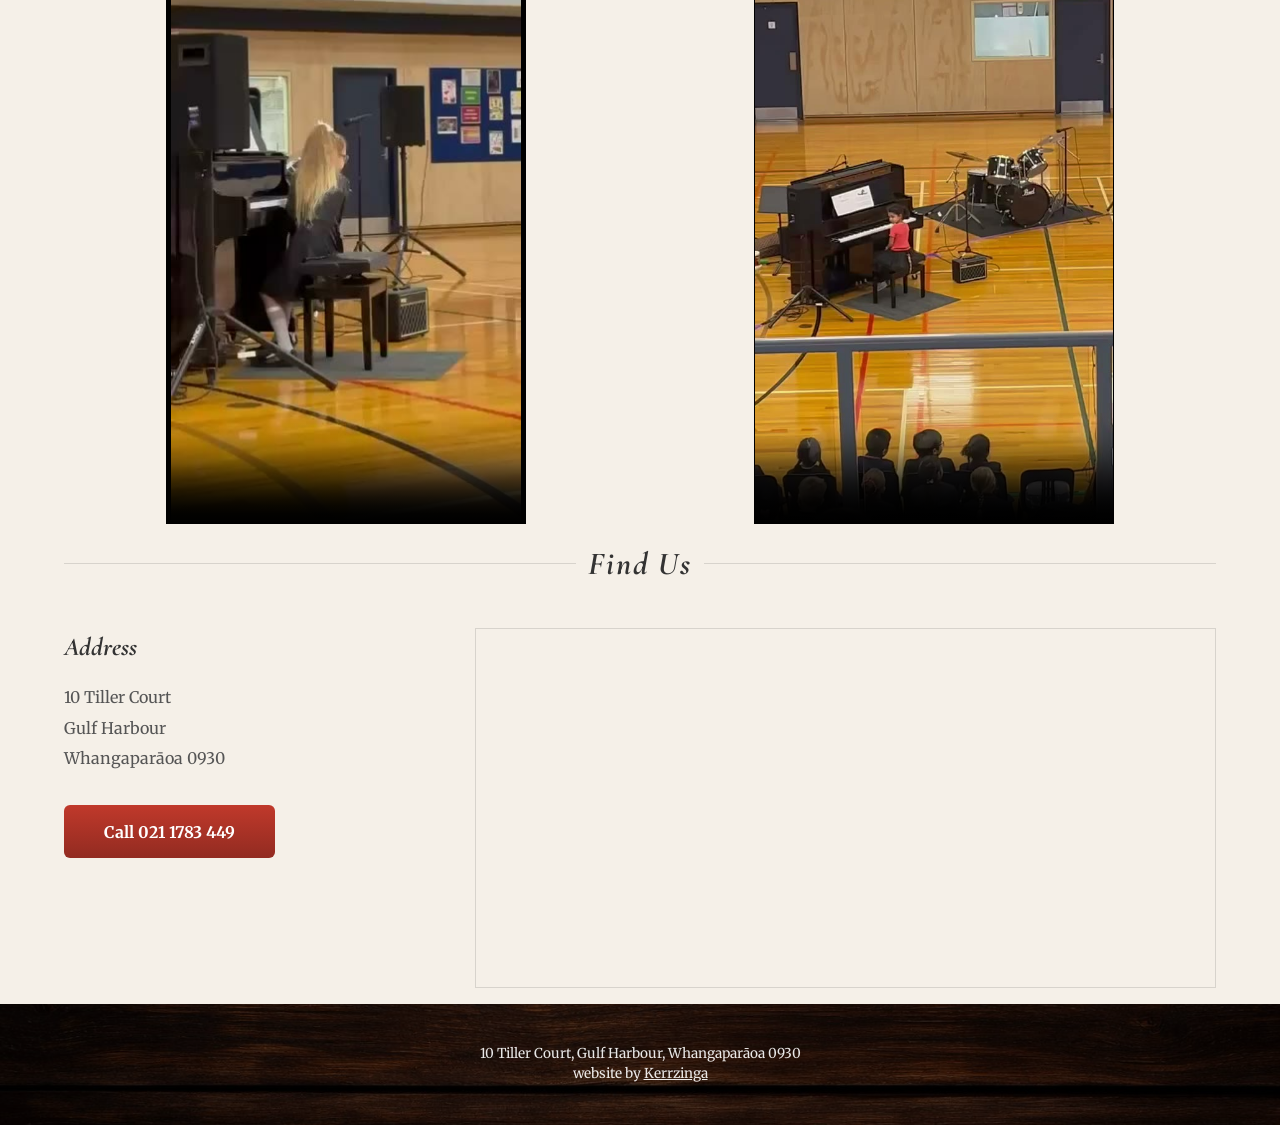
==== commit d7b96b0b: "Add Performance Videos section with recital recordings and posters Adds a new portrait-formatted vid" ====
--- a/index.html
+++ b/index.html
@@ -175,6 +175,26 @@
     </div>
   </section>
 
+  <!-- PERFORMANCE VIDEOS -->
+  <section class="content-section" id="videos">
+    <div class="section-title-wrap"><h2 class="section-title">Performance Videos</h2></div>
+    <p class="section-intro">A look at some of Yulia's students performing at recitals.</p>
+    <div class="video-grid">
+      <div class="video-item">
+        <video controls preload="none" poster="images/recital-1-poster.jpg">
+          <source src="videos/recital-1.mp4" type="video/mp4">
+          Your browser does not support the video tag.
+        </video>
+      </div>
+      <div class="video-item">
+        <video controls preload="none" poster="images/recital-2-poster.jpg">
+          <source src="videos/recital-2.mp4" type="video/mp4">
+          Your browser does not support the video tag.
+        </video>
+      </div>
+    </div>
+  </section>
+
   <!-- LOCATION -->
   <section class="content-section" id="location">
     <div class="section-title-wrap"><h2 class="section-title">Find Us</h2></div>
--- a/style.css
+++ b/style.css
@@ -26,7 +26,7 @@
   margin-bottom: 2rem;
 }
 .hero h1 {
-  font-family: 'Great Vibes', cursive;
+  font-family: 'Great Vibes', 'Brush Script MT', Georgia, 'Times New Roman', serif;
   font-size: clamp(3rem, 9vw, 5.5rem);
   font-weight: 400;
   color: #fff;
@@ -418,6 +418,36 @@
   margin-top: 0.5rem;
 }
 
+/* Section intro text */
+.section-intro {
+  text-align: center;
+  color: #666;
+  margin: 0 auto 1.5rem;
+  max-width: 640px;
+}
+
+/* Performance Videos */
+.video-grid {
+  display: grid;
+  grid-template-columns: repeat(2, 1fr);
+  gap: 1.5rem;
+}
+@media (max-width: 649px) {
+  .video-grid { grid-template-columns: 1fr; }
+}
+.video-item {
+  display: flex;
+  justify-content: center;
+}
+.video-item video {
+  display: block;
+  width: 100%;
+  max-width: 360px;
+  aspect-ratio: 9/16;
+  background: #000;
+  border: 1px solid rgba(0, 0, 0, 0.12);
+}
+
 /* Location */
 .location-layout {
   display: grid;
@@ -502,7 +532,7 @@
   padding: 4rem 1.5rem;
 }
 .thankyou-wrap h1 {
-  font-family: 'Great Vibes', cursive;
+  font-family: 'Great Vibes', 'Brush Script MT', Georgia, 'Times New Roman', serif;
   font-size: clamp(3rem, 9vw, 5rem);
   font-weight: 400;
   color: #333;
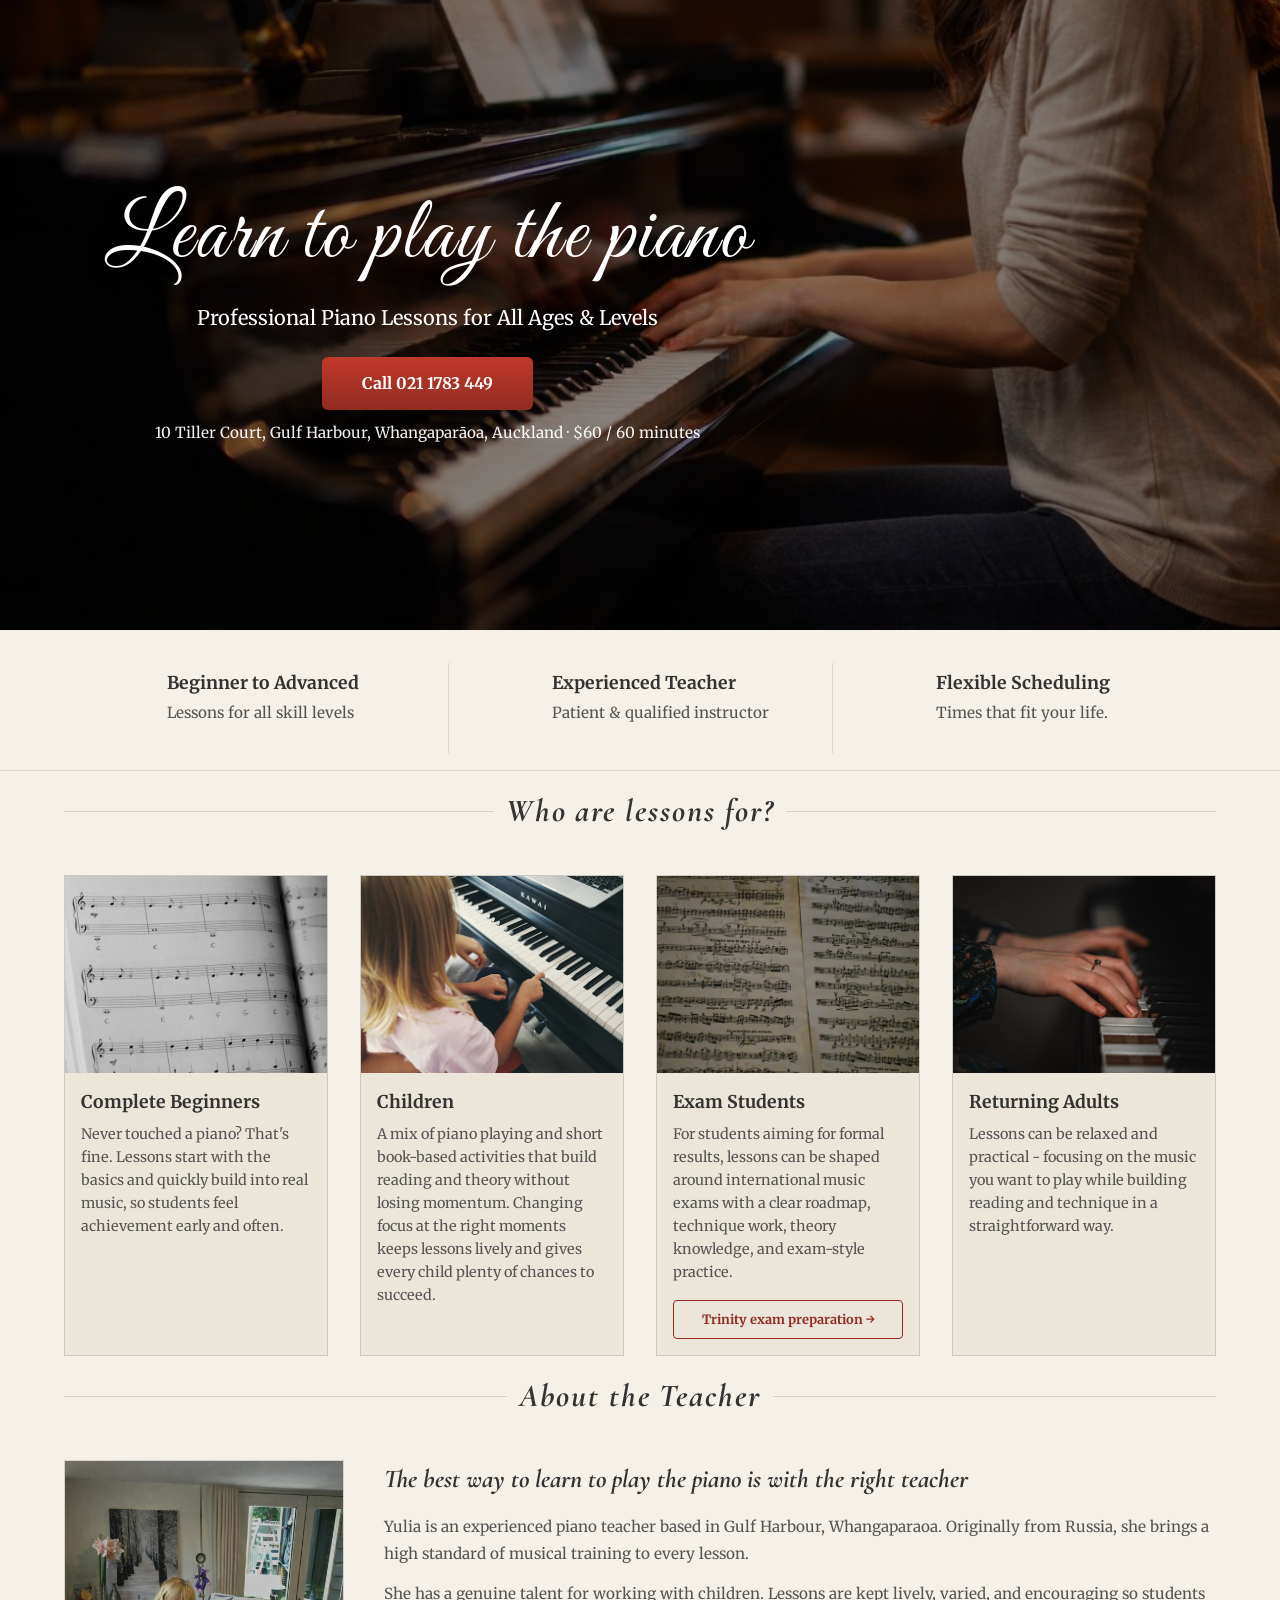
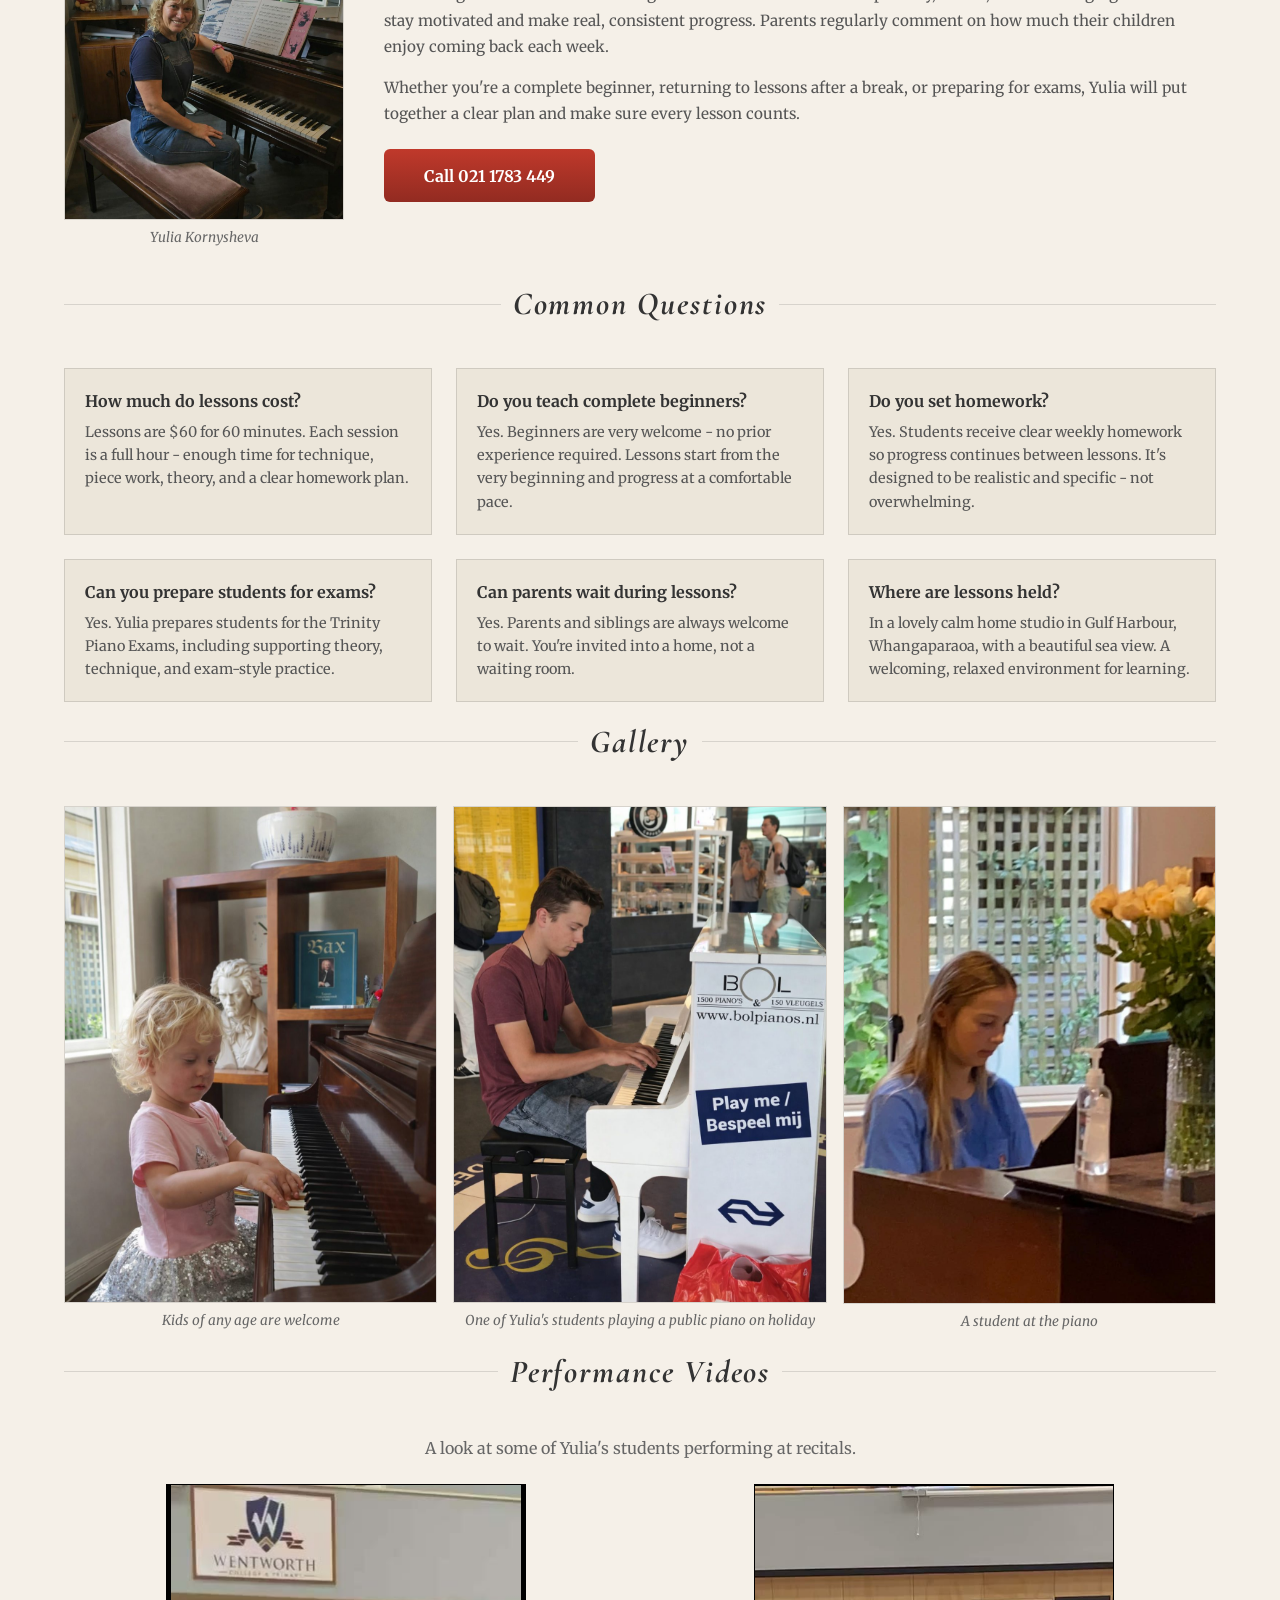
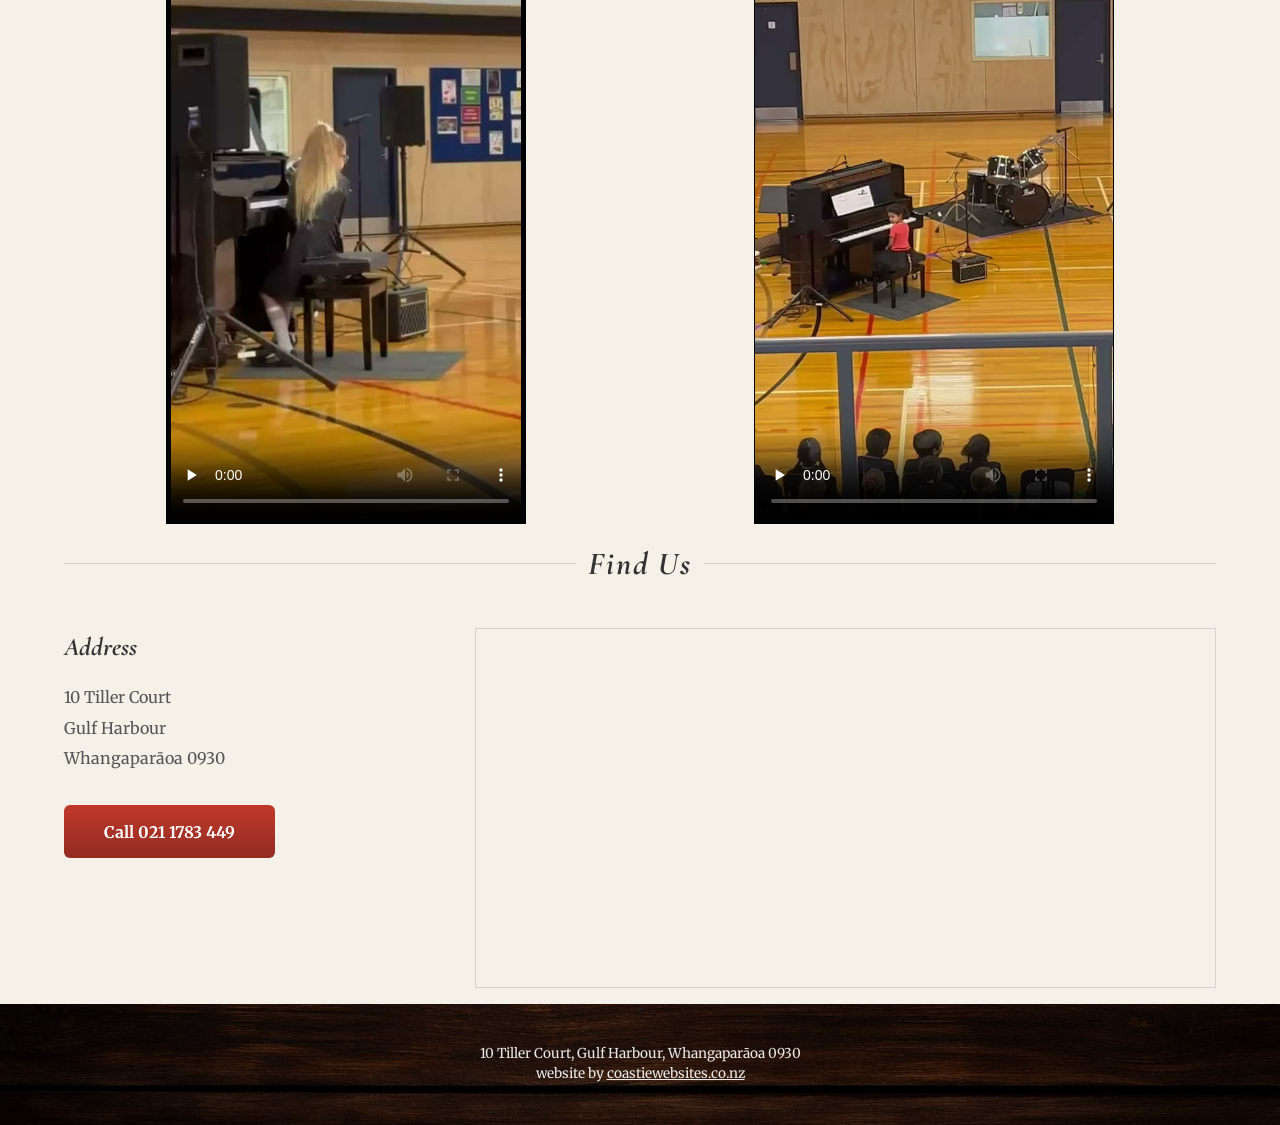
==== commit 0a4ffa8f: "Change footer link text to coastiewebsites.co.nz" ====
--- a/index.html
+++ b/index.html
@@ -225,7 +225,7 @@
   <footer>
     <div class="footer-bottom">
       <p class="footer-copy">10 Tiller Court, Gulf Harbour, Whangaparāoa 0930</p>
-      <p class="footer-copy">website by <a href="https://kerrzinga.nz" class="footer-link">Kerrzinga</a></p>
+      <p class="footer-copy">website by <a href="https://coastiewebsites.co.nz" class="footer-link">coastiewebsites.co.nz</a></p>
   </div>
   </footer>
 </body>
